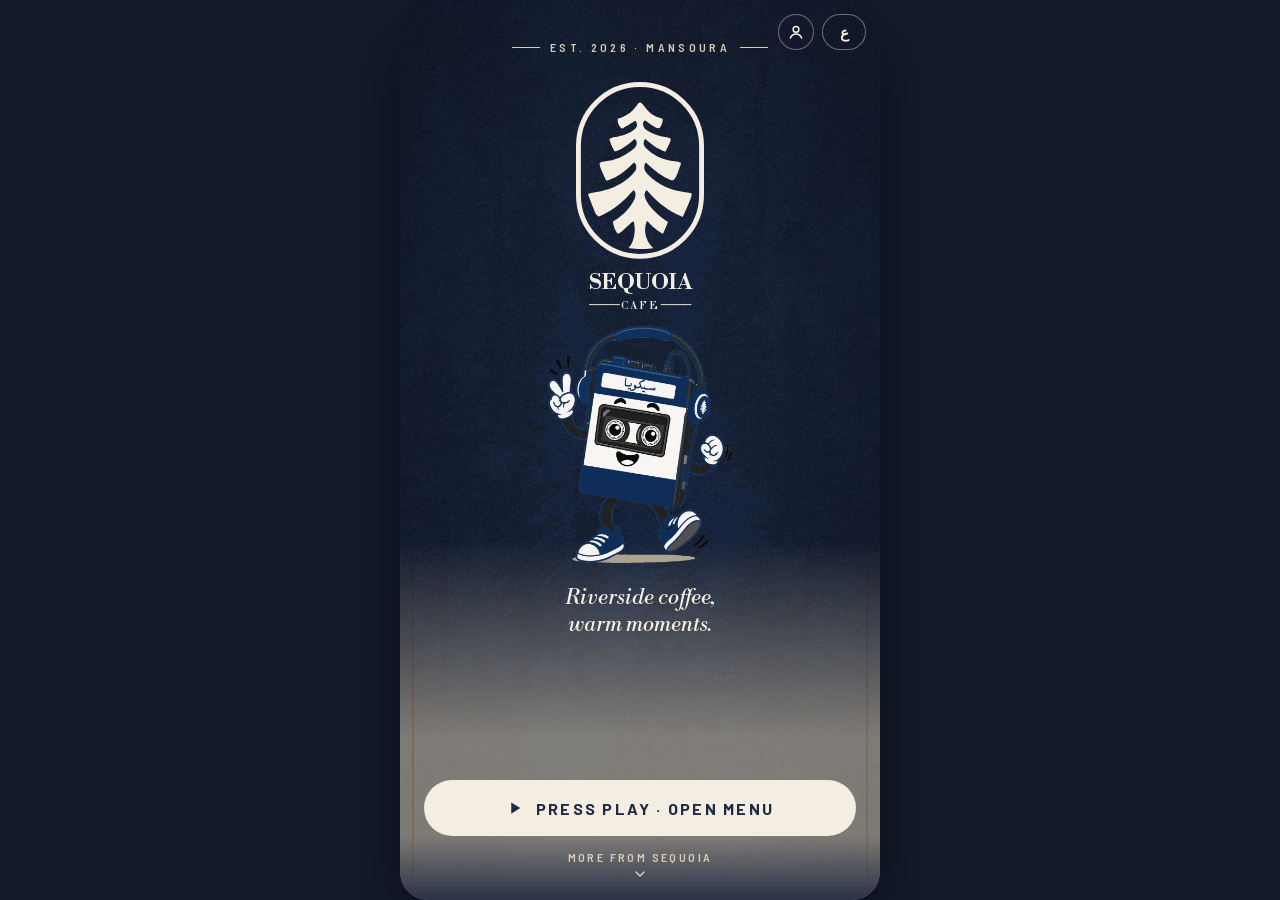
==== index.html @ 1d30621e "Perf: self-host fonts (one origin instead of three) - 36 Google font faces (latin, latin-ext, arabic" ====
<!doctype html>
<html lang="en">
<head>
<meta charset="utf-8">
<meta name="viewport" content="width=device-width, initial-scale=1, viewport-fit=cover">
<meta name="theme-color" content="#1F2A44">
<title>Sequoia Café — Menu</title>
<meta name="description" content="Sequoia Café menu — riverside coffee, warm moments.">
<link rel="icon" type="image/png" href="assets/tree-navy.png">
<link rel="apple-touch-icon" href="assets/tree-navy.png">
<link rel="preload" href="assets/fonts/libre-bodoni-400i-latin.woff2" as="font" type="font/woff2" crossorigin>
<link rel="preload" href="assets/fonts/barlow-semi-condensed-600-latin.woff2" as="font" type="font/woff2" crossorigin>
<link rel="stylesheet" href="assets/fonts.css">
<style>
:root{
  --navy:#1F2A44; --navy-deep:#141B2D; --beige:#DACBB4; --cream:#F4EEE2;
  --ink-2:#3A4560; --ink-3:#4A5470; --tan:#6B5330; --accent:#B8432F; --focus:#E0A458;
  --ease-out:cubic-bezier(0.23,1,0.32,1);
}
*{box-sizing:border-box}
html,body{margin:0;height:100%;background:var(--navy-deep)}
body{font-family:'Barlow',sans-serif;color:var(--cream);-webkit-font-smoothing:antialiased;text-rendering:optimizeLegibility}
button{font:inherit;color:inherit;-webkit-tap-highlight-color:transparent;touch-action:manipulation}
button:focus-visible{outline:2px solid var(--focus);outline-offset:2px}
img{display:block}

.app{position:relative;margin:0 auto;width:100%;max-width:480px;height:100vh;height:100dvh;overflow:hidden;
  background:var(--navy) url(assets/navy-texture-v2.webp) center/cover no-repeat}
@media (min-width:520px){.app{height:min(100dvh,900px);top:max(0px,calc((100dvh - 900px)/2));border-radius:28px;box-shadow:0 30px 80px rgba(0,0,0,.5)}}

.screen{position:absolute;inset:0;display:flex;flex-direction:column;animation:screenIn 280ms var(--ease-out) both}
@keyframes screenIn{from{opacity:0;transform:translateY(8px)}to{opacity:1;transform:none}}
.in{opacity:0;animation:itemIn 320ms var(--ease-out) forwards}
@keyframes itemIn{from{opacity:0;transform:translateY(8px)}to{opacity:1;transform:none}}
.bob{transform-origin:50% 100%;animation:bob 2.6s cubic-bezier(0.45,0,0.55,1) infinite}
@keyframes bob{0%,100%{transform:rotate(-2deg) translateY(0)}50%{transform:rotate(2deg) translateY(-6px)}}
@keyframes fade{from{opacity:0}to{opacity:1}}
@media (prefers-reduced-motion:reduce){.screen,.in{animation:fade 200ms ease forwards}.bob{animation:none}}

.press{transition:transform 160ms var(--ease-out),background-color 180ms ease,border-color 180ms ease,color 180ms ease;cursor:pointer}
.press:active{transform:scale(0.97)}
@media (hover:hover) and (pointer:fine){
  .track:hover{background-color:rgba(31,42,68,.06)}
  .chip:hover{border-color:var(--cream)}
  .ghost:hover{background-color:rgba(244,238,226,.08)}
}
.noscroll{scrollbar-width:none}.noscroll::-webkit-scrollbar{display:none}

.forest{position:absolute;left:0;right:0;bottom:0;pointer-events:none;
  background:url(assets/forest-navy.webp) center bottom/100% auto no-repeat;
  -webkit-mask-image:linear-gradient(to bottom,transparent 0%,#000 55%);mask-image:linear-gradient(to bottom,transparent 0%,#000 55%)}

.caps{font-family:'Barlow Semi Condensed',sans-serif;font-weight:600;text-transform:uppercase}
.serif-i{font-family:'Libre Bodoni',serif;font-style:italic}
.display{font-family:'Abril Fatface',serif;font-weight:400}
.ar{font-family:'IBM Plex Sans Arabic',sans-serif}

/* Cover */
.cover{align-items:center;padding:max(40px,env(safe-area-inset-top)) 24px max(28px,env(safe-area-inset-bottom))}
.est{position:relative;display:flex;align-items:center;gap:10px;font-size:12px;letter-spacing:.28em;color:var(--beige)}
.est i{width:28px;height:1px;background:var(--beige)}
.btn-primary{position:relative;width:100%;height:56px;border:0;border-radius:999px;background:var(--cream);color:var(--navy);
  display:flex;align-items:center;justify-content:center;gap:12px;font-weight:700;font-size:16px;letter-spacing:.14em}

/* Top bars */
.bar{flex:0 0 auto;display:flex;align-items:center;justify-content:space-between;height:60px;padding:max(8px,env(safe-area-inset-top)) 10px 0}
.ghost{height:44px;display:flex;align-items:center;gap:6px;padding:0 14px 0 8px;border:0;border-radius:12px;background:transparent}
.wordmark{display:flex;align-items:center;gap:8px}
.wordmark span{font-family:'Abril Fatface',serif;letter-spacing:.08em;color:var(--cream)}

/* Track list */
.jcard{margin:14px 16px 0;background:var(--cream);color:var(--navy);border-radius:22px;overflow:hidden;display:flex;flex-direction:column;min-height:0}
.jhead{padding:18px 20px 14px;background:var(--navy);border:6px solid var(--cream);border-bottom:0;border-radius:22px 22px 0 0;display:flex;flex-direction:column;gap:10px}
.stripe{height:5px;border-radius:3px}
.tracks{overflow-y:auto;padding:6px 8px 10px;-webkit-overflow-scrolling:touch}
.track{width:100%;min-height:56px;display:flex;align-items:center;gap:14px;padding:8px 12px;border:0;border-bottom:1px dashed rgba(31,42,68,.22);border-radius:12px;background:transparent;text-align:left}
.track:last-child{border-bottom:0}
.track .n{width:26px;font-family:'Barlow Semi Condensed',sans-serif;font-weight:700;font-size:15px;color:var(--tan);font-variant-numeric:tabular-nums}
.track .t{flex:1 1 auto;display:flex;flex-direction:column;gap:1px;min-width:0}
.track .t b{font-weight:600;font-size:18px;line-height:1.2;color:var(--navy)}
.track .t small{font-family:'IBM Plex Sans Arabic',sans-serif;font-size:13px;line-height:1.3;color:var(--ink-3)}
.track .c{font-family:'Barlow Semi Condensed',sans-serif;font-weight:600;font-size:13px;color:var(--ink-3);white-space:nowrap}
.foot{flex:1 1 auto;min-height:130px;position:relative}

/* Section */
.chips{flex:0 0 auto;display:flex;gap:8px;overflow-x:auto;padding:8px 16px 12px}
.chip{flex:0 0 auto;height:44px;padding:0 18px;border-radius:999px;border:1.5px solid rgba(244,238,226,.35);background:transparent;color:var(--cream);font-size:14px;font-weight:600;letter-spacing:.02em;white-space:nowrap}
.chip[aria-current="true"]{background:var(--cream);color:var(--navy);border-color:var(--cream)}
.scroll{flex:1 1 auto;overflow-y:auto;padding:4px 16px 18px;-webkit-overflow-scrolling:touch}
.arch{position:relative;background:var(--beige);color:var(--navy);border-radius:170px 170px 22px 22px;padding:30px 24px 22px;display:flex;flex-direction:column;align-items:center;text-align:center}
.pill{margin-top:12px;display:inline-flex;align-items:center;height:26px;padding:0 12px;border-radius:999px;background:var(--accent);color:var(--cream);font-family:'Barlow Semi Condensed',sans-serif;font-weight:700;font-size:12px;letter-spacing:.2em}
.arch h1{margin:12px 0 0;font-family:'Abril Fatface',serif;font-weight:400;font-size:42px;line-height:1;letter-spacing:.01em}
.rule{margin-top:14px;width:100%;display:flex;align-items:center;gap:10px;font-size:12px;letter-spacing:.2em;color:var(--ink-2)}
.rule i{flex:1 1 auto;height:1px;background:rgba(31,42,68,.35)}
.items{margin-top:14px;background:var(--cream);color:var(--navy);border-radius:22px;padding:6px 20px 10px}
.group{padding:18px 0 6px;font-family:'Barlow Semi Condensed',sans-serif;font-weight:700;font-size:12px;letter-spacing:.22em;color:var(--tan)}
.item{display:flex;align-items:baseline;gap:10px;min-height:48px;padding-top:13px;border-bottom:1px solid rgba(31,42,68,.1)}
.item .nm{font-weight:500;font-size:17px;line-height:1.25}
.item .dots{flex:1 1 auto;min-width:16px;border-bottom:2px dotted rgba(31,42,68,.3);transform:translateY(-4px)}
.item .pr{font-family:'Barlow Semi Condensed',sans-serif;font-weight:700;font-size:19px;font-variant-numeric:tabular-nums}
.egp{margin:14px 0 4px;text-align:center;font-size:11px;letter-spacing:.24em;color:var(--ink-3)}
.nav{margin-top:14px;display:flex;gap:10px}
.nav button{min-width:0;height:56px;border-radius:18px;display:flex;flex-direction:column;justify-content:center;padding:0 16px}
.nav .prev{flex:1 1 0;border:1.5px solid rgba(244,238,226,.4);background:transparent;align-items:flex-start;text-align:left}
.nav .next{flex:1.3 1 0;border:0;background:var(--cream);align-items:flex-end;text-align:right}
.nav small{font-family:'Barlow Semi Condensed',sans-serif;font-size:11px;letter-spacing:.2em}
.nav b{font-size:15px;white-space:nowrap;overflow:hidden;text-overflow:ellipsis;max-width:100%}

/* Thanks */
.thanks{align-items:center;justify-content:center;padding:40px 24px;text-align:center}

/* Ready to order — dock + sheet */
.dock{flex:0 0 auto;position:relative;padding:10px 16px max(12px,env(safe-area-inset-bottom))}
.call{width:100%;height:54px;border:0;border-radius:999px;background:var(--accent);color:var(--cream);display:flex;align-items:center;justify-content:center;gap:10px;font-size:15px;letter-spacing:.16em;box-shadow:0 10px 24px rgba(0,0,0,.28)}
.call.sent{background:rgba(244,238,226,.12);box-shadow:none;border:1.5px solid rgba(244,238,226,.35);letter-spacing:.1em}
.call .dot{width:8px;height:8px;border-radius:50%;background:#7BC48A;animation:pulse 1.6s ease-in-out infinite}
@keyframes pulse{0%,100%{opacity:1}50%{opacity:.35}}
.sheet{position:absolute;inset:0;z-index:20;display:flex;flex-direction:column;justify-content:flex-end}
.sheet[hidden]{display:none}
.scrim{position:absolute;inset:0;background:rgba(10,14,24,.6);animation:fade 220ms ease both}
.panel{position:relative;background:var(--cream);color:var(--navy);border-radius:26px 26px 0 0;padding:10px 22px max(22px,env(safe-area-inset-bottom));display:flex;flex-direction:column;align-items:center;text-align:center;animation:panelIn 320ms var(--ease-out) both}
@keyframes panelIn{from{transform:translateY(100%)}to{transform:none}}
@media (prefers-reduced-motion:reduce){.panel{animation:fade 200ms ease both}}
.grab{width:40px;height:5px;border-radius:3px;background:rgba(31,42,68,.2);margin-bottom:6px}
.x{position:absolute;top:10px;right:10px;width:44px;height:44px;border:0;border-radius:50%;background:transparent;color:var(--ink-3);display:flex;align-items:center;justify-content:center}
.panel h2{margin:12px 0 0;font-family:'Abril Fatface',serif;font-weight:400;font-size:34px;line-height:1.05}
.panel p{margin:8px 0 0;font-size:18px;line-height:1.35;color:var(--ink-2)}
.tlabel{margin-top:22px;font-size:12px;letter-spacing:.24em;color:var(--tan)}
.tinput{margin-top:8px;width:150px;height:84px;border:2px solid rgba(31,42,68,.25);border-radius:20px;background:#fff;color:var(--navy);text-align:center;font-family:'Abril Fatface',serif;font-size:46px;outline:none;transition:border-color 160ms ease}
.tinput:focus{border-color:var(--navy)}
.tinput[aria-invalid="true"]{border-color:var(--accent)}
.msg{min-height:22px;margin-top:10px;font-size:14px;line-height:1.4;color:var(--accent)}
.panel .btn-primary{margin-top:8px;background:var(--navy);color:var(--cream)}
.panel .btn-primary[disabled]{opacity:.55;cursor:default}
.panel .btn-primary[disabled]:active{transform:none}
.sub{margin-top:12px;font-size:13px;letter-spacing:.14em;color:var(--ink-3)}
.linkbtn{margin-top:6px;height:44px;padding:0 16px;border:0;background:transparent;color:var(--navy);font-size:14px;letter-spacing:.14em;text-decoration:underline;text-underline-offset:4px}
/* Service sheet */
.panel{max-height:92%;overflow-y:auto;overscroll-behavior:contain}
.trow{margin-top:16px;display:flex;align-items:center;justify-content:center;gap:14px}
.trow .tlabel{margin:0}
.trow .tinput{margin:0;width:110px;height:64px;font-size:36px}
.tfixed{min-width:72px;height:56px;padding:0 16px;border-radius:16px;background:var(--navy);color:var(--cream);display:inline-flex;align-items:center;justify-content:center;font-family:'Abril Fatface',serif;font-size:32px}
.panel .msg{margin-top:6px}
.olabel{align-self:stretch;margin-top:20px;text-align:left;font-size:12px;letter-spacing:.24em;color:var(--tan)}
.opts{align-self:stretch;margin-top:8px;display:flex;flex-wrap:wrap;gap:8px}
.opt{flex:1 1 0;min-width:96px;height:50px;padding:0 12px;border:1.5px solid rgba(31,42,68,.3);border-radius:14px;background:#fff;color:var(--navy);font-weight:600;font-size:15px;display:flex;align-items:center;justify-content:center;gap:8px;white-space:nowrap}
.opt.done{background:transparent;border-style:dashed;color:var(--ink-3)}
.opt[disabled]:active,.panel .btn-primary[disabled]:active{transform:none}
.fb{margin-top:18px;align-self:stretch;display:flex;flex-direction:column;gap:4px;padding:14px 16px;border-radius:16px;background:var(--beige);color:var(--navy);text-decoration:none;text-align:left}
.fb b{font-size:17px}
.fb span{font-size:14px;line-height:1.35;color:var(--ink-2)}
/* Language */
.lang{position:relative;height:36px;min-width:44px;padding:0 12px;border-radius:999px;border:1.5px solid rgba(244,238,226,.4);background:rgba(20,27,45,.35);color:var(--cream);font-weight:700;font-size:15px;z-index:2}
.lang::before{content:"";position:absolute;inset:-4px}
.is-ar,.is-ar button,.is-ar input{font-family:'IBM Plex Sans Arabic',sans-serif}
.is-ar *{letter-spacing:0!important}
.is-ar .display,.is-ar .serif-i,.is-ar .arch h1,.is-ar .panel h2{font-family:'IBM Plex Sans Arabic',sans-serif;font-style:normal;font-weight:700}
.is-ar .serif-i{font-weight:500}
.is-ar .wm{font-family:'Abril Fatface',serif;font-weight:400}
.is-ar .track,.is-ar .olabel,.is-ar .fb{text-align:start}
.is-ar .pr,.is-ar .n,.is-ar .tinput{font-family:'Barlow Semi Condensed',sans-serif}
.is-ar .tinput{font-family:'Abril Fatface',serif}
.is-ar .x{right:auto;left:10px}
[dir=rtl] .flip{transform:scaleX(-1)}
/* Sequoia Card (account) — uses the same tokens/components as the service sheet */
.acct{position:relative;width:36px;height:36px;padding:0;border-radius:50%;border:1.5px solid rgba(244,238,226,.4);background:rgba(20,27,45,.35);color:var(--cream);display:inline-flex;align-items:center;justify-content:center;flex:0 0 36px;z-index:2}
.acct::before{content:"";position:absolute;inset:-4px}
.lc{font-family:'IBM Plex Sans Arabic',sans-serif}
.lc *{letter-spacing:0!important}
.lc h2{font-family:'IBM Plex Sans Arabic',sans-serif!important;font-weight:700!important;font-size:30px!important}
.lc .x{right:auto;left:10px}
.lc-muted{margin:8px 0 0!important;font-size:16px!important;line-height:1.5;color:var(--ink-3)!important}
.lc-form{align-self:stretch;display:flex;flex-direction:column;align-items:center}
.lc-in{margin-top:8px;width:100%;max-width:300px;height:60px;border:2px solid rgba(31,42,68,.25);border-radius:18px;background:#fff;color:var(--navy);text-align:center;font-family:'Barlow Semi Condensed',sans-serif;font-weight:600;font-size:26px;letter-spacing:.08em!important;outline:none;transition:border-color 160ms ease}
.lc-in:focus{border-color:var(--navy)}
.lc .btn-primary{width:100%;max-width:300px;font-family:'IBM Plex Sans Arabic',sans-serif;letter-spacing:0}
.lc .linkbtn[disabled]{opacity:.55;text-decoration:none}
.lc-entry{margin-top:20px;align-self:stretch;display:flex;align-items:center;gap:14px;padding:14px 16px;border:0;border-radius:18px;background:var(--beige);color:var(--navy);text-align:start}
.lc-entry img{width:30px;height:auto}
.lc-entry-t{flex:1 1 auto;display:flex;flex-direction:column;gap:4px;min-width:0}
.lc-entry-t b{font-size:18px}
.lc-entry-t span{font-size:15px;color:var(--ink-2)}
.lc-bar{align-self:stretch;height:8px;border-radius:4px;background:rgba(31,42,68,.14);overflow:hidden;margin-top:4px}
.lc-bar i{display:block;height:100%;border-radius:4px;background:var(--accent);transition:width 400ms var(--ease-out)}
.lc-stat{margin-top:12px;align-self:stretch;display:flex;justify-content:space-between;align-items:center;padding:12px 16px;border-radius:16px;border:1.5px dashed rgba(31,42,68,.25);font-size:16px}
.lc-stat b{font-family:'Abril Fatface',serif;font-weight:400;font-size:26px}
.lc-back{position:absolute;top:10px;right:10px;height:44px;display:flex;align-items:center;gap:4px;padding:0 10px;border:0;border-radius:12px;background:transparent;color:var(--navy);font-size:15px;font-weight:600}
.lc-grid{margin-top:18px;align-self:stretch;display:grid;grid-template-columns:repeat(3,1fr);gap:10px;margin-bottom:14px}
.lc-slot{aspect-ratio:1;border-radius:18px;border:2px dashed rgba(31,42,68,.3);display:flex;flex-direction:column;align-items:center;justify-content:center;gap:4px;color:rgba(31,42,68,.4);font-family:'Abril Fatface',serif;font-size:26px}
.lc-slot.on{border:0;background:var(--navy);color:var(--cream);animation:itemIn 320ms var(--ease-out) both}
.lc-slot small{font-family:'Barlow Semi Condensed',sans-serif;font-weight:600;font-size:13px;color:var(--beige)}
.lc-left{margin:14px 0 0!important;font-size:18px!important;color:var(--navy)!important}
.lc-left b{font-family:'Abril Fatface',serif;font-weight:400;font-size:26px}
.lc-ready{margin-top:16px;align-self:stretch;display:flex;flex-direction:column;gap:4px;padding:16px;border-radius:18px;background:var(--accent);color:var(--cream)}
.lc-ready b{font-size:20px}
.lc-ready span{font-size:16px}
/* Google review invite: shown once after a bill request (same for every guest) */
:root{--gold:#C8A464;--sage:#8FA68A;--grey:#A9AEB8}
.rv{position:absolute;inset:0;z-index:30;display:flex;align-items:flex-end;justify-content:center}
.rv[hidden]{display:none}
.rv-card{position:relative;width:calc(100% - 32px);max-width:440px;margin:0 16px max(16px,env(safe-area-inset-bottom));padding:28px 22px 14px;border-radius:24px;background:var(--navy);color:var(--cream);border:1px solid rgba(200,164,100,.35);box-shadow:0 18px 48px rgba(10,14,24,.35);text-align:center;animation:rvIn 380ms var(--ease-out) both}
@keyframes rvIn{from{opacity:0;transform:translateY(16px)}to{opacity:1;transform:none}}
@media (prefers-reduced-motion:reduce){.rv-card{animation:fade 200ms ease both}}
.rv-leaf{width:46px;height:46px;margin:0 auto;border-radius:50%;display:grid;place-items:center;background:rgba(143,166,138,.16);color:var(--sage)}
.rv h2{margin:14px 0 0;font-size:25px;line-height:1.3;font-weight:700}
.rv p{margin:10px 0 0;font-size:17px;line-height:1.65;color:rgba(244,238,226,.82)}
.rv-go{margin-top:22px;display:flex;align-items:center;justify-content:center;height:56px;border-radius:999px;background:var(--gold);color:var(--navy-deep);font-size:18px;font-weight:700;text-decoration:none}
.rv-go:focus-visible,.rv-later:focus-visible{outline:2px solid var(--cream);outline-offset:3px}
/* Cover page sections (assets/landing.js): the cover stays the first screen; the page scrolls to journal, clubs, social */
:root{--paper:#EFE6D3;--band:#2B3247}
.cvscroll{display:block;overflow-y:auto;overscroll-behavior:contain;-webkit-overflow-scrolling:touch;scrollbar-width:none}
.cvscroll::-webkit-scrollbar{display:none}
.cvscroll > .cover{position:relative;display:flex;flex-direction:column;min-height:100%;padding-bottom:max(14px,env(safe-area-inset-bottom))}
.cvscroll.cvsolo > .cover{padding-bottom:max(28px,env(safe-area-inset-bottom))}
.cvscroll > .cover > *{z-index:2}
.cvscroll > .cover > .forest{z-index:0}
.cvscroll:not(.cvsolo) > .cover::after{content:"";position:absolute;left:0;right:0;bottom:0;height:64px;z-index:1;pointer-events:none;background:linear-gradient(180deg,rgba(43,50,71,0),var(--band))}
.lmore{position:relative;margin-top:10px;display:flex;flex-direction:column;align-items:center;gap:2px;height:auto;padding:4px 16px;border:0;background:none;color:var(--beige);font-size:12px;letter-spacing:.2em}
.lmore svg{animation:lnudge 2.4s ease-in-out infinite}
@keyframes lnudge{0%,100%{transform:translateY(0)}50%{transform:translateY(4px)}}
.below{position:relative;padding:4px 16px 0;background:linear-gradient(180deg,var(--band) 0,rgba(43,50,71,0) 260px)}
.lsec{padding-top:30px}
.lsh{display:flex;align-items:center;gap:10px;margin:0 4px 14px}
.lsh h2{margin:0;font-size:26px;line-height:1.15;white-space:nowrap}
.is-ar .lsh h2{font-size:23px}
.lsh .rule{flex:1 1 auto;height:1px;background:linear-gradient(90deg,rgba(200,164,100,.65),rgba(200,164,100,0))}
[dir=rtl] .lsh .rule{background:linear-gradient(270deg,rgba(200,164,100,.65),rgba(200,164,100,0))}
.lsh .lbl{font-size:11px;letter-spacing:.24em;color:var(--gold)}
.journal{position:relative;padding:18px;border-radius:22px;color:var(--navy);background:radial-gradient(rgba(107,83,48,.10) 1px,transparent 1.2px) 0 0/7px 7px,var(--paper);box-shadow:inset 0 0 0 1px rgba(107,83,48,.25),0 14px 30px rgba(0,0,0,.25)}
.journal .kicker{display:flex;align-items:center;justify-content:space-between;gap:10px;font-size:10px;letter-spacing:.22em;color:var(--tan);padding-bottom:10px;border-bottom:2px solid var(--navy)}
.journal .kicker b{font-family:'Libre Bodoni',serif;font-style:italic;font-weight:500;font-size:14px;letter-spacing:0;text-transform:none;color:var(--navy)}
.jbody{display:flex;gap:16px;margin-top:16px;align-items:flex-start}
.jinfo{flex:1 1 auto;min-width:0;text-align:start}
.jbadge{display:inline-flex;height:24px;align-items:center;padding:0 10px;border-radius:999px;background:var(--navy);color:var(--gold);font-size:12px;font-weight:600;letter-spacing:.06em}
.jinfo h3{margin:10px 0 0;font-family:'Libre Bodoni',serif;font-weight:700;font-size:23px;line-height:1.2;text-wrap:balance}
.is-ar .jinfo h3{font-family:'IBM Plex Sans Arabic',sans-serif}
.jinfo p{margin:8px 0 0;font-size:15px;line-height:1.55;color:var(--ink-2)}
.jmeta{margin-top:8px;font-size:12px;color:var(--tan)}
.jpaper{flex:0 0 124px;position:relative;transform:rotate(-2.5deg);margin-top:6px}
[dir=rtl] .jpaper{transform:rotate(2.5deg)}
.jpaper .pg,.jpaper.img img{border-radius:3px;box-shadow:0 1px 0 rgba(0,0,0,.08),0 10px 22px rgba(31,42,68,.28)}
.jpaper.img img{width:100%;height:auto;background:#FBF6EA}
.jpaper .pg{aspect-ratio:3/4.1;padding:9px 8px;background:#FBF6EA;color:#1A1A1A;overflow:hidden;direction:rtl;font-family:'IBM Plex Sans Arabic',sans-serif;text-align:right}
.jpaper .mh{font-size:15px;font-weight:700;text-align:center;line-height:1.1;border-bottom:1.5px solid #1A1A1A;padding-bottom:4px}
.jpaper .dl{display:flex;justify-content:space-between;font-size:6px;margin-top:3px;color:#555}
.jpaper .hl{margin-top:6px;font-size:9px;font-weight:700;line-height:1.3}
.jpaper .ph{margin-top:5px;height:46px;border-radius:2px;background:url(assets/tree-cream.webp) center/auto 62% no-repeat,radial-gradient(rgba(244,238,226,.16) 1px,transparent 1.3px) 0 0/4px 4px,#3A4054;filter:grayscale(1) sepia(.3)}
.jpaper .ln{margin-top:6px;height:52px;background:repeating-linear-gradient(180deg,#9A968C 0 1.5px,transparent 1.5px 5px);-webkit-mask:linear-gradient(90deg,#000 0 47%,transparent 47% 53%,#000 53%);mask:linear-gradient(90deg,#000 0 47%,transparent 47% 53%,#000 53%)}
.jpaper .tape{position:absolute;top:-8px;left:50%;z-index:1;width:46px;height:16px;margin-left:-23px;background:rgba(218,203,180,.75);transform:rotate(4deg)}
.jread{margin-top:16px;width:100%;height:50px;border:0;border-radius:999px;background:var(--navy);color:var(--cream);display:flex;align-items:center;justify-content:center;gap:8px;font-size:15px;font-weight:700;letter-spacing:.08em}
.clubs{position:relative;padding:22px 20px 20px;border-radius:22px;background:linear-gradient(160deg,rgba(143,166,138,.22),rgba(143,166,138,.08));box-shadow:inset 0 0 0 1px rgba(143,166,138,.38);overflow:hidden;text-align:start}
.cbadge{position:absolute;top:16px;inset-inline-end:16px;height:26px;display:flex;align-items:center;padding:0 12px;border-radius:999px;background:var(--gold);color:var(--navy-deep);font-size:13px;font-weight:700}
.cicons{display:flex;gap:8px;color:var(--sage)}
.cicons span{width:40px;height:40px;border-radius:50%;display:grid;place-items:center;background:rgba(143,166,138,.16)}
.clubs p{margin:14px 0 0;font-size:17px;line-height:1.6;color:rgba(244,238,226,.86)}
.ccards{display:flex;gap:12px;overflow-x:auto;scroll-snap-type:x mandatory;margin:16px -20px 0;padding:0 20px 4px}
.ccard{flex:0 0 220px;scroll-snap-align:start;border-radius:16px;overflow:hidden;background:var(--cream);color:var(--navy)}
.cimg{height:104px;background:url(assets/tree-cream.webp) center/auto 56% no-repeat,radial-gradient(rgba(244,238,226,.14) 1px,transparent 1.3px) 0 0/5px 5px,var(--navy)}
.cimg img{width:100%;height:100%;object-fit:cover}
.cbd{padding:12px 14px 14px}
.cbd b{font-size:17px}
.cbd p{margin:4px 0 0;font-size:14px;line-height:1.5;color:var(--ink-2)}
.cwhen{display:inline-flex;margin-top:10px;height:26px;align-items:center;padding:0 10px;border-radius:999px;background:rgba(143,166,138,.24);color:#3E5A3A;font-size:12px;font-weight:600}
.lsocial{padding-top:40px;text-align:center}
.lsocial .bye{width:84px;height:auto;margin:0 auto 10px}
.lsocial h2{margin:0;font-size:22px;font-weight:700}
.srow{display:flex;justify-content:center;gap:14px;margin-top:16px}
.srow a{width:54px;height:54px;border-radius:50%;display:grid;place-items:center;color:var(--cream);border:1.5px solid rgba(200,164,100,.55);background:rgba(20,27,45,.35);transition:background-color 180ms ease,color 180ms ease,transform 160ms var(--ease-out)}
.srow a:hover{background:var(--gold);color:var(--navy-deep)}
.srow a:focus-visible,.lmore:focus-visible{outline:2px solid var(--focus);outline-offset:3px}
.lfoot{margin:28px -16px 0;padding:18px 16px max(26px,env(safe-area-inset-bottom));display:flex;flex-direction:column;align-items:center;gap:6px;border-top:1px solid rgba(244,238,226,.10)}
.lfoot img{width:18px;height:auto;opacity:.8}
.lfoot span{font-size:12px;color:var(--grey)}
.reveal{transition:opacity 520ms ease,transform 620ms var(--ease-out)}
.reveal.pre{opacity:0;transform:translateY(14px)}
@media (prefers-reduced-motion:reduce){.reveal.pre{opacity:1;transform:none}.reveal{transition:none}.lmore svg{animation:none}}
.jview{position:fixed;inset:0;z-index:60;display:flex;flex-direction:column;background:var(--navy-deep);color:var(--cream);font-family:'Barlow',sans-serif}
.jview[hidden]{display:none}
.jview.is-ar,.jview.is-ar button{font-family:'IBM Plex Sans Arabic',sans-serif}
.jvbar{display:flex;align-items:center;justify-content:space-between;gap:12px;padding:max(12px,env(safe-area-inset-top)) 14px 10px}
.jvbar b{display:block;font-size:16px}
.jvbar span{font-size:13px;color:var(--grey)}
.jvx,.jvnav button{width:46px;height:46px;border-radius:50%;border:1.5px solid rgba(244,238,226,.3);background:transparent;color:var(--cream);display:grid;place-items:center}
.jvnav button[disabled]{opacity:.3}
.jvpages{flex:1 1 auto;display:flex;overflow-x:auto;scroll-snap-type:x mandatory;scrollbar-width:none}
.jvpages::-webkit-scrollbar{display:none}
.jvp{flex:0 0 100%;scroll-snap-align:center;display:grid;place-items:center;padding:6px 12px;min-height:0}
.jvp img{max-width:100%;max-height:100%;object-fit:contain;border-radius:3px;background:#FBF6EA;box-shadow:0 20px 50px rgba(0,0,0,.5)}
.jvhint{text-align:center;font-size:12px;color:var(--grey);padding:6px 16px 0}
.jvnav{display:flex;align-items:center;justify-content:center;gap:18px;padding:10px 0 max(16px,env(safe-area-inset-bottom))}
.jvdots{display:flex;gap:6px}
.jvdots i{width:6px;height:6px;border-radius:50%;background:rgba(244,238,226,.3)}
.jvdots i.on{background:var(--gold);width:16px;border-radius:3px}
.rv-later{margin-top:6px;width:100%;height:46px;border:0;background:transparent;color:var(--grey);font:inherit;font-size:15px;text-decoration:underline;text-underline-offset:4px;cursor:pointer}
</style>
</head>
<body>
<main class="app" id="app" aria-live="polite"></main>

<noscript><p style="color:#F4EEE2;text-align:center;padding:24px">Please enable JavaScript to view the menu.</p></noscript>

<script src="assets/config.js"></script>
<script src="assets/landing-data.js"></script>
<script src="assets/landing.js"></script>
<script src="assets/orders.js"></script>
<script src="assets/menu.js"></script>
</body>
</html>
---- assets/fonts.css ----
/* Self-hosted Google Fonts (SIL Open Font License 1.1). Generated by a script; files in assets/fonts/. */
@font-face{font-family:'Abril Fatface';font-style:normal;font-weight:400;font-display:swap;src:url(fonts/abril-fatface-400-latin-ext.woff2) format('woff2');unicode-range:U+0100-02BA, U+02BD-02C5, U+02C7-02CC, U+02CE-02D7, U+02DD-02FF, U+0304, U+0308, U+0329, U+1D00-1DBF, U+1E00-1E9F, U+1EF2-1EFF, U+2020, U+20A0-20AB, U+20AD-20C4, U+2113, U+2C60-2C7F, U+A720-A7FF}
@font-face{font-family:'Abril Fatface';font-style:normal;font-weight:400;font-display:swap;src:url(fonts/abril-fatface-400-latin.woff2) format('woff2');unicode-range:U+0000-00FF, U+0131, U+0152-0153, U+02BB-02BC, U+02C6, U+02DA, U+02DC, U+0304, U+0308, U+0329, U+2000-206F, U+20AC, U+2122, U+2191, U+2193, U+2212, U+2215, U+FEFF, U+FFFD}
@font-face{font-family:'Barlow';font-style:normal;font-weight:400;font-display:swap;src:url(fonts/barlow-400-latin-ext.woff2) format('woff2');unicode-range:U+0100-02BA, U+02BD-02C5, U+02C7-02CC, U+02CE-02D7, U+02DD-02FF, U+0304, U+0308, U+0329, U+1D00-1DBF, U+1E00-1E9F, U+1EF2-1EFF, U+2020, U+20A0-20AB, U+20AD-20C4, U+2113, U+2C60-2C7F, U+A720-A7FF}
@font-face{font-family:'Barlow';font-style:normal;font-weight:400;font-display:swap;src:url(fonts/barlow-400-latin.woff2) format('woff2');unicode-range:U+0000-00FF, U+0131, U+0152-0153, U+02BB-02BC, U+02C6, U+02DA, U+02DC, U+0304, U+0308, U+0329, U+2000-206F, U+20AC, U+2122, U+2191, U+2193, U+2212, U+2215, U+FEFF, U+FFFD}
@font-face{font-family:'Barlow';font-style:normal;font-weight:500;font-display:swap;src:url(fonts/barlow-500-latin-ext.woff2) format('woff2');unicode-range:U+0100-02BA, U+02BD-02C5, U+02C7-02CC, U+02CE-02D7, U+02DD-02FF, U+0304, U+0308, U+0329, U+1D00-1DBF, U+1E00-1E9F, U+1EF2-1EFF, U+2020, U+20A0-20AB, U+20AD-20C4, U+2113, U+2C60-2C7F, U+A720-A7FF}
@font-face{font-family:'Barlow';font-style:normal;font-weight:500;font-display:swap;src:url(fonts/barlow-500-latin.woff2) format('woff2');unicode-range:U+0000-00FF, U+0131, U+0152-0153, U+02BB-02BC, U+02C6, U+02DA, U+02DC, U+0304, U+0308, U+0329, U+2000-206F, U+20AC, U+2122, U+2191, U+2193, U+2212, U+2215, U+FEFF, U+FFFD}
@font-face{font-family:'Barlow';font-style:normal;font-weight:600;font-display:swap;src:url(fonts/barlow-600-latin-ext.woff2) format('woff2');unicode-range:U+0100-02BA, U+02BD-02C5, U+02C7-02CC, U+02CE-02D7, U+02DD-02FF, U+0304, U+0308, U+0329, U+1D00-1DBF, U+1E00-1E9F, U+1EF2-1EFF, U+2020, U+20A0-20AB, U+20AD-20C4, U+2113, U+2C60-2C7F, U+A720-A7FF}
@font-face{font-family:'Barlow';font-style:normal;font-weight:600;font-display:swap;src:url(fonts/barlow-600-latin.woff2) format('woff2');unicode-range:U+0000-00FF, U+0131, U+0152-0153, U+02BB-02BC, U+02C6, U+02DA, U+02DC, U+0304, U+0308, U+0329, U+2000-206F, U+20AC, U+2122, U+2191, U+2193, U+2212, U+2215, U+FEFF, U+FFFD}
@font-face{font-family:'Barlow';font-style:normal;font-weight:700;font-display:swap;src:url(fonts/barlow-700-latin-ext.woff2) format('woff2');unicode-range:U+0100-02BA, U+02BD-02C5, U+02C7-02CC, U+02CE-02D7, U+02DD-02FF, U+0304, U+0308, U+0329, U+1D00-1DBF, U+1E00-1E9F, U+1EF2-1EFF, U+2020, U+20A0-20AB, U+20AD-20C4, U+2113, U+2C60-2C7F, U+A720-A7FF}
@font-face{font-family:'Barlow';font-style:normal;font-weight:700;font-display:swap;src:url(fonts/barlow-700-latin.woff2) format('woff2');unicode-range:U+0000-00FF, U+0131, U+0152-0153, U+02BB-02BC, U+02C6, U+02DA, U+02DC, U+0304, U+0308, U+0329, U+2000-206F, U+20AC, U+2122, U+2191, U+2193, U+2212, U+2215, U+FEFF, U+FFFD}
@font-face{font-family:'Barlow Semi Condensed';font-style:normal;font-weight:500;font-display:swap;src:url(fonts/barlow-semi-condensed-500-latin-ext.woff2) format('woff2');unicode-range:U+0100-02BA, U+02BD-02C5, U+02C7-02CC, U+02CE-02D7, U+02DD-02FF, U+0304, U+0308, U+0329, U+1D00-1DBF, U+1E00-1E9F, U+1EF2-1EFF, U+2020, U+20A0-20AB, U+20AD-20C4, U+2113, U+2C60-2C7F, U+A720-A7FF}
@font-face{font-family:'Barlow Semi Condensed';font-style:normal;font-weight:500;font-display:swap;src:url(fonts/barlow-semi-condensed-500-latin.woff2) format('woff2');unicode-range:U+0000-00FF, U+0131, U+0152-0153, U+02BB-02BC, U+02C6, U+02DA, U+02DC, U+0304, U+0308, U+0329, U+2000-206F, U+20AC, U+2122, U+2191, U+2193, U+2212, U+2215, U+FEFF, U+FFFD}
@font-face{font-family:'Barlow Semi Condensed';font-style:normal;font-weight:600;font-display:swap;src:url(fonts/barlow-semi-condensed-600-latin-ext.woff2) format('woff2');unicode-range:U+0100-02BA, U+02BD-02C5, U+02C7-02CC, U+02CE-02D7, U+02DD-02FF, U+0304, U+0308, U+0329, U+1D00-1DBF, U+1E00-1E9F, U+1EF2-1EFF, U+2020, U+20A0-20AB, U+20AD-20C4, U+2113, U+2C60-2C7F, U+A720-A7FF}
@font-face{font-family:'Barlow Semi Condensed';font-style:normal;font-weight:600;font-display:swap;src:url(fonts/barlow-semi-condensed-600-latin.woff2) format('woff2');unicode-range:U+0000-00FF, U+0131, U+0152-0153, U+02BB-02BC, U+02C6, U+02DA, U+02DC, U+0304, U+0308, U+0329, U+2000-206F, U+20AC, U+2122, U+2191, U+2193, U+2212, U+2215, U+FEFF, U+FFFD}
@font-face{font-family:'Barlow Semi Condensed';font-style:normal;font-weight:700;font-display:swap;src:url(fonts/barlow-semi-condensed-700-latin-ext.woff2) format('woff2');unicode-range:U+0100-02BA, U+02BD-02C5, U+02C7-02CC, U+02CE-02D7, U+02DD-02FF, U+0304, U+0308, U+0329, U+1D00-1DBF, U+1E00-1E9F, U+1EF2-1EFF, U+2020, U+20A0-20AB, U+20AD-20C4, U+2113, U+2C60-2C7F, U+A720-A7FF}
@font-face{font-family:'Barlow Semi Condensed';font-style:normal;font-weight:700;font-display:swap;src:url(fonts/barlow-semi-condensed-700-latin.woff2) format('woff2');unicode-range:U+0000-00FF, U+0131, U+0152-0153, U+02BB-02BC, U+02C6, U+02DA, U+02DC, U+0304, U+0308, U+0329, U+2000-206F, U+20AC, U+2122, U+2191, U+2193, U+2212, U+2215, U+FEFF, U+FFFD}
@font-face{font-family:'IBM Plex Sans Arabic';font-style:normal;font-weight:400;font-display:swap;src:url(fonts/ibm-plex-sans-arabic-400-arabic.woff2) format('woff2');unicode-range:U+0600-06FF, U+0750-077F, U+0870-0891, U+0897-08E1, U+08E3-08FF, U+200C-200E, U+2010-2011, U+204F, U+2E41, U+FB50-FDFF, U+FE70-FE74, U+FE76-FEFC, U+102E0-102FB, U+10E60-10E7E, U+10EC2-10EC7, U+10EC9-10EEE, U+10EF0-10EFF, U+1EE00-1EE03, U+1EE05-1EE1F, U+1EE21-1EE22, U+1EE24, U+1EE27, U+1EE29-1EE32, U+1EE34-1EE37, U+1EE39, U+1EE3B, U+1EE42, U+1EE47, U+1EE49, U+1EE4B, U+1EE4D-1EE4F, U+1EE51-1EE52, U+1EE54, U+1EE57, U+1EE59, U+1EE5B, U+1EE5D, U+1EE5F, U+1EE61-1EE62, U+1EE64, U+1EE67-1EE6A, U+1EE6C-1EE72, U+1EE74-1EE77, U+1EE79-1EE7C, U+1EE7E, U+1EE80-1EE89, U+1EE8B-1EE9B, U+1EEA1-1EEA3, U+1EEA5-1EEA9, U+1EEAB-1EEBB, U+1EEF0-1EEF1}
@font-face{font-family:'IBM Plex Sans Arabic';font-style:normal;font-weight:400;font-display:swap;src:url(fonts/ibm-plex-sans-arabic-400-latin-ext.woff2) format('woff2');unicode-range:U+0100-02BA, U+02BD-02C5, U+02C7-02CC, U+02CE-02D7, U+02DD-02FF, U+0304, U+0308, U+0329, U+1D00-1DBF, U+1E00-1E9F, U+1EF2-1EFF, U+2020, U+20A0-20AB, U+20AD-20C4, U+2113, U+2C60-2C7F, U+A720-A7FF}
@font-face{font-family:'IBM Plex Sans Arabic';font-style:normal;font-weight:400;font-display:swap;src:url(fonts/ibm-plex-sans-arabic-400-latin.woff2) format('woff2');unicode-range:U+0000-00FF, U+0131, U+0152-0153, U+02BB-02BC, U+02C6, U+02DA, U+02DC, U+0304, U+0308, U+0329, U+2000-206F, U+20AC, U+2122, U+2191, U+2193, U+2212, U+2215, U+FEFF, U+FFFD}
@font-face{font-family:'IBM Plex Sans Arabic';font-style:normal;font-weight:500;font-display:swap;src:url(fonts/ibm-plex-sans-arabic-500-arabic.woff2) format('woff2');unicode-range:U+0600-06FF, U+0750-077F, U+0870-0891, U+0897-08E1, U+08E3-08FF, U+200C-200E, U+2010-2011, U+204F, U+2E41, U+FB50-FDFF, U+FE70-FE74, U+FE76-FEFC, U+102E0-102FB, U+10E60-10E7E, U+10EC2-10EC7, U+10EC9-10EEE, U+10EF0-10EFF, U+1EE00-1EE03, U+1EE05-1EE1F, U+1EE21-1EE22, U+1EE24, U+1EE27, U+1EE29-1EE32, U+1EE34-1EE37, U+1EE39, U+1EE3B, U+1EE42, U+1EE47, U+1EE49, U+1EE4B, U+1EE4D-1EE4F, U+1EE51-1EE52, U+1EE54, U+1EE57, U+1EE59, U+1EE5B, U+1EE5D, U+1EE5F, U+1EE61-1EE62, U+1EE64, U+1EE67-1EE6A, U+1EE6C-1EE72, U+1EE74-1EE77, U+1EE79-1EE7C, U+1EE7E, U+1EE80-1EE89, U+1EE8B-1EE9B, U+1EEA1-1EEA3, U+1EEA5-1EEA9, U+1EEAB-1EEBB, U+1EEF0-1EEF1}
@font-face{font-family:'IBM Plex Sans Arabic';font-style:normal;font-weight:500;font-display:swap;src:url(fonts/ibm-plex-sans-arabic-500-latin-ext.woff2) format('woff2');unicode-range:U+0100-02BA, U+02BD-02C5, U+02C7-02CC, U+02CE-02D7, U+02DD-02FF, U+0304, U+0308, U+0329, U+1D00-1DBF, U+1E00-1E9F, U+1EF2-1EFF, U+2020, U+20A0-20AB, U+20AD-20C4, U+2113, U+2C60-2C7F, U+A720-A7FF}
@font-face{font-family:'IBM Plex Sans Arabic';font-style:normal;font-weight:500;font-display:swap;src:url(fonts/ibm-plex-sans-arabic-500-latin.woff2) format('woff2');unicode-range:U+0000-00FF, U+0131, U+0152-0153, U+02BB-02BC, U+02C6, U+02DA, U+02DC, U+0304, U+0308, U+0329, U+2000-206F, U+20AC, U+2122, U+2191, U+2193, U+2212, U+2215, U+FEFF, U+FFFD}
@font-face{font-family:'IBM Plex Sans Arabic';font-style:normal;font-weight:600;font-display:swap;src:url(fonts/ibm-plex-sans-arabic-600-arabic.woff2) format('woff2');unicode-range:U+0600-06FF, U+0750-077F, U+0870-0891, U+0897-08E1, U+08E3-08FF, U+200C-200E, U+2010-2011, U+204F, U+2E41, U+FB50-FDFF, U+FE70-FE74, U+FE76-FEFC, U+102E0-102FB, U+10E60-10E7E, U+10EC2-10EC7, U+10EC9-10EEE, U+10EF0-10EFF, U+1EE00-1EE03, U+1EE05-1EE1F, U+1EE21-1EE22, U+1EE24, U+1EE27, U+1EE29-1EE32, U+1EE34-1EE37, U+1EE39, U+1EE3B, U+1EE42, U+1EE47, U+1EE49, U+1EE4B, U+1EE4D-1EE4F, U+1EE51-1EE52, U+1EE54, U+1EE57, U+1EE59, U+1EE5B, U+1EE5D, U+1EE5F, U+1EE61-1EE62, U+1EE64, U+1EE67-1EE6A, U+1EE6C-1EE72, U+1EE74-1EE77, U+1EE79-1EE7C, U+1EE7E, U+1EE80-1EE89, U+1EE8B-1EE9B, U+1EEA1-1EEA3, U+1EEA5-1EEA9, U+1EEAB-1EEBB, U+1EEF0-1EEF1}
@font-face{font-family:'IBM Plex Sans Arabic';font-style:normal;font-weight:600;font-display:swap;src:url(fonts/ibm-plex-sans-arabic-600-latin-ext.woff2) format('woff2');unicode-range:U+0100-02BA, U+02BD-02C5, U+02C7-02CC, U+02CE-02D7, U+02DD-02FF, U+0304, U+0308, U+0329, U+1D00-1DBF, U+1E00-1E9F, U+1EF2-1EFF, U+2020, U+20A0-20AB, U+20AD-20C4, U+2113, U+2C60-2C7F, U+A720-A7FF}
@font-face{font-family:'IBM Plex Sans Arabic';font-style:normal;font-weight:600;font-display:swap;src:url(fonts/ibm-plex-sans-arabic-600-latin.woff2) format('woff2');unicode-range:U+0000-00FF, U+0131, U+0152-0153, U+02BB-02BC, U+02C6, U+02DA, U+02DC, U+0304, U+0308, U+0329, U+2000-206F, U+20AC, U+2122, U+2191, U+2193, U+2212, U+2215, U+FEFF, U+FFFD}
@font-face{font-family:'IBM Plex Sans Arabic';font-style:normal;font-weight:700;font-display:swap;src:url(fonts/ibm-plex-sans-arabic-700-arabic.woff2) format('woff2');unicode-range:U+0600-06FF, U+0750-077F, U+0870-0891, U+0897-08E1, U+08E3-08FF, U+200C-200E, U+2010-2011, U+204F, U+2E41, U+FB50-FDFF, U+FE70-FE74, U+FE76-FEFC, U+102E0-102FB, U+10E60-10E7E, U+10EC2-10EC7, U+10EC9-10EEE, U+10EF0-10EFF, U+1EE00-1EE03, U+1EE05-1EE1F, U+1EE21-1EE22, U+1EE24, U+1EE27, U+1EE29-1EE32, U+1EE34-1EE37, U+1EE39, U+1EE3B, U+1EE42, U+1EE47, U+1EE49, U+1EE4B, U+1EE4D-1EE4F, U+1EE51-1EE52, U+1EE54, U+1EE57, U+1EE59, U+1EE5B, U+1EE5D, U+1EE5F, U+1EE61-1EE62, U+1EE64, U+1EE67-1EE6A, U+1EE6C-1EE72, U+1EE74-1EE77, U+1EE79-1EE7C, U+1EE7E, U+1EE80-1EE89, U+1EE8B-1EE9B, U+1EEA1-1EEA3, U+1EEA5-1EEA9, U+1EEAB-1EEBB, U+1EEF0-1EEF1}
@font-face{font-family:'IBM Plex Sans Arabic';font-style:normal;font-weight:700;font-display:swap;src:url(fonts/ibm-plex-sans-arabic-700-latin-ext.woff2) format('woff2');unicode-range:U+0100-02BA, U+02BD-02C5, U+02C7-02CC, U+02CE-02D7, U+02DD-02FF, U+0304, U+0308, U+0329, U+1D00-1DBF, U+1E00-1E9F, U+1EF2-1EFF, U+2020, U+20A0-20AB, U+20AD-20C4, U+2113, U+2C60-2C7F, U+A720-A7FF}
@font-face{font-family:'IBM Plex Sans Arabic';font-style:normal;font-weight:700;font-display:swap;src:url(fonts/ibm-plex-sans-arabic-700-latin.woff2) format('woff2');unicode-range:U+0000-00FF, U+0131, U+0152-0153, U+02BB-02BC, U+02C6, U+02DA, U+02DC, U+0304, U+0308, U+0329, U+2000-206F, U+20AC, U+2122, U+2191, U+2193, U+2212, U+2215, U+FEFF, U+FFFD}
@font-face{font-family:'Libre Bodoni';font-style:italic;font-weight:400;font-display:swap;src:url(fonts/libre-bodoni-400i-latin-ext.woff2) format('woff2');unicode-range:U+0100-02BA, U+02BD-02C5, U+02C7-02CC, U+02CE-02D7, U+02DD-02FF, U+0304, U+0308, U+0329, U+1D00-1DBF, U+1E00-1E9F, U+1EF2-1EFF, U+2020, U+20A0-20AB, U+20AD-20C4, U+2113, U+2C60-2C7F, U+A720-A7FF}
@font-face{font-family:'Libre Bodoni';font-style:italic;font-weight:400;font-display:swap;src:url(fonts/libre-bodoni-400i-latin.woff2) format('woff2');unicode-range:U+0000-00FF, U+0131, U+0152-0153, U+02BB-02BC, U+02C6, U+02DA, U+02DC, U+0304, U+0308, U+0329, U+2000-206F, U+20AC, U+2122, U+2191, U+2193, U+2212, U+2215, U+FEFF, U+FFFD}
@font-face{font-family:'Libre Bodoni';font-style:italic;font-weight:500;font-display:swap;src:url(fonts/libre-bodoni-500i-latin-ext.woff2) format('woff2');unicode-range:U+0100-02BA, U+02BD-02C5, U+02C7-02CC, U+02CE-02D7, U+02DD-02FF, U+0304, U+0308, U+0329, U+1D00-1DBF, U+1E00-1E9F, U+1EF2-1EFF, U+2020, U+20A0-20AB, U+20AD-20C4, U+2113, U+2C60-2C7F, U+A720-A7FF}
@font-face{font-family:'Libre Bodoni';font-style:italic;font-weight:500;font-display:swap;src:url(fonts/libre-bodoni-500i-latin.woff2) format('woff2');unicode-range:U+0000-00FF, U+0131, U+0152-0153, U+02BB-02BC, U+02C6, U+02DA, U+02DC, U+0304, U+0308, U+0329, U+2000-206F, U+20AC, U+2122, U+2191, U+2193, U+2212, U+2215, U+FEFF, U+FFFD}
@font-face{font-family:'Libre Bodoni';font-style:normal;font-weight:400;font-display:swap;src:url(fonts/libre-bodoni-400-latin-ext.woff2) format('woff2');unicode-range:U+0100-02BA, U+02BD-02C5, U+02C7-02CC, U+02CE-02D7, U+02DD-02FF, U+0304, U+0308, U+0329, U+1D00-1DBF, U+1E00-1E9F, U+1EF2-1EFF, U+2020, U+20A0-20AB, U+20AD-20C4, U+2113, U+2C60-2C7F, U+A720-A7FF}
@font-face{font-family:'Libre Bodoni';font-style:normal;font-weight:400;font-display:swap;src:url(fonts/libre-bodoni-400-latin.woff2) format('woff2');unicode-range:U+0000-00FF, U+0131, U+0152-0153, U+02BB-02BC, U+02C6, U+02DA, U+02DC, U+0304, U+0308, U+0329, U+2000-206F, U+20AC, U+2122, U+2191, U+2193, U+2212, U+2215, U+FEFF, U+FFFD}
@font-face{font-family:'Libre Bodoni';font-style:normal;font-weight:700;font-display:swap;src:url(fonts/libre-bodoni-700-latin-ext.woff2) format('woff2');unicode-range:U+0100-02BA, U+02BD-02C5, U+02C7-02CC, U+02CE-02D7, U+02DD-02FF, U+0304, U+0308, U+0329, U+1D00-1DBF, U+1E00-1E9F, U+1EF2-1EFF, U+2020, U+20A0-20AB, U+20AD-20C4, U+2113, U+2C60-2C7F, U+A720-A7FF}
@font-face{font-family:'Libre Bodoni';font-style:normal;font-weight:700;font-display:swap;src:url(fonts/libre-bodoni-700-latin.woff2) format('woff2');unicode-range:U+0000-00FF, U+0131, U+0152-0153, U+02BB-02BC, U+02C6, U+02DA, U+02DC, U+0304, U+0308, U+0329, U+2000-206F, U+20AC, U+2122, U+2191, U+2193, U+2212, U+2215, U+FEFF, U+FFFD}
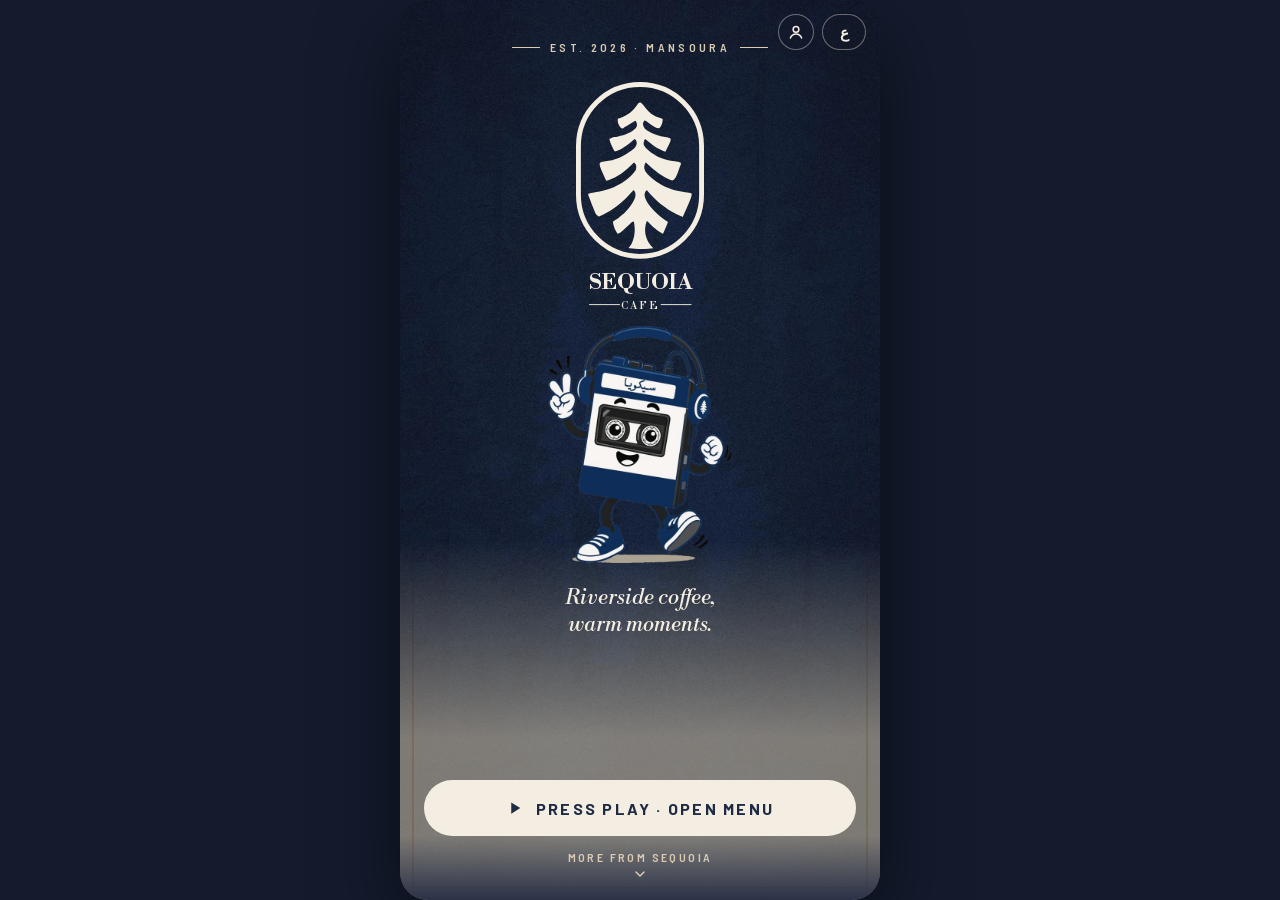
==== commit c2e9de85: "Perf: one file per variable font, smaller mascots, offline service worker - Fonts: Libre Bodoni is a" ====
--- a/index.html
+++ b/index.html
@@ -8,7 +8,7 @@
 <meta name="description" content="Sequoia Café menu — riverside coffee, warm moments.">
 <link rel="icon" type="image/png" href="assets/tree-navy.png">
 <link rel="apple-touch-icon" href="assets/tree-navy.png">
-<link rel="preload" href="assets/fonts/libre-bodoni-400i-latin.woff2" as="font" type="font/woff2" crossorigin>
+<link rel="preload" href="assets/fonts/libre-bodoni-400-500i-latin.woff2" as="font" type="font/woff2" crossorigin>
 <link rel="preload" href="assets/fonts/barlow-semi-condensed-600-latin.woff2" as="font" type="font/woff2" crossorigin>
 <link rel="stylesheet" href="assets/fonts.css">
 <style>
@@ -305,5 +305,6 @@
 <script src="assets/landing.js"></script>
 <script src="assets/orders.js"></script>
 <script src="assets/menu.js"></script>
+<script src="assets/sw-register.js"></script>
 </body>
 </html>
--- a/assets/fonts.css
+++ b/assets/fonts.css
@@ -27,11 +27,7 @@
 @font-face{font-family:'IBM Plex Sans Arabic';font-style:normal;font-weight:700;font-display:swap;src:url(fonts/ibm-plex-sans-arabic-700-arabic.woff2) format('woff2');unicode-range:U+0600-06FF, U+0750-077F, U+0870-0891, U+0897-08E1, U+08E3-08FF, U+200C-200E, U+2010-2011, U+204F, U+2E41, U+FB50-FDFF, U+FE70-FE74, U+FE76-FEFC, U+102E0-102FB, U+10E60-10E7E, U+10EC2-10EC7, U+10EC9-10EEE, U+10EF0-10EFF, U+1EE00-1EE03, U+1EE05-1EE1F, U+1EE21-1EE22, U+1EE24, U+1EE27, U+1EE29-1EE32, U+1EE34-1EE37, U+1EE39, U+1EE3B, U+1EE42, U+1EE47, U+1EE49, U+1EE4B, U+1EE4D-1EE4F, U+1EE51-1EE52, U+1EE54, U+1EE57, U+1EE59, U+1EE5B, U+1EE5D, U+1EE5F, U+1EE61-1EE62, U+1EE64, U+1EE67-1EE6A, U+1EE6C-1EE72, U+1EE74-1EE77, U+1EE79-1EE7C, U+1EE7E, U+1EE80-1EE89, U+1EE8B-1EE9B, U+1EEA1-1EEA3, U+1EEA5-1EEA9, U+1EEAB-1EEBB, U+1EEF0-1EEF1}
 @font-face{font-family:'IBM Plex Sans Arabic';font-style:normal;font-weight:700;font-display:swap;src:url(fonts/ibm-plex-sans-arabic-700-latin-ext.woff2) format('woff2');unicode-range:U+0100-02BA, U+02BD-02C5, U+02C7-02CC, U+02CE-02D7, U+02DD-02FF, U+0304, U+0308, U+0329, U+1D00-1DBF, U+1E00-1E9F, U+1EF2-1EFF, U+2020, U+20A0-20AB, U+20AD-20C4, U+2113, U+2C60-2C7F, U+A720-A7FF}
 @font-face{font-family:'IBM Plex Sans Arabic';font-style:normal;font-weight:700;font-display:swap;src:url(fonts/ibm-plex-sans-arabic-700-latin.woff2) format('woff2');unicode-range:U+0000-00FF, U+0131, U+0152-0153, U+02BB-02BC, U+02C6, U+02DA, U+02DC, U+0304, U+0308, U+0329, U+2000-206F, U+20AC, U+2122, U+2191, U+2193, U+2212, U+2215, U+FEFF, U+FFFD}
-@font-face{font-family:'Libre Bodoni';font-style:italic;font-weight:400;font-display:swap;src:url(fonts/libre-bodoni-400i-latin-ext.woff2) format('woff2');unicode-range:U+0100-02BA, U+02BD-02C5, U+02C7-02CC, U+02CE-02D7, U+02DD-02FF, U+0304, U+0308, U+0329, U+1D00-1DBF, U+1E00-1E9F, U+1EF2-1EFF, U+2020, U+20A0-20AB, U+20AD-20C4, U+2113, U+2C60-2C7F, U+A720-A7FF}
-@font-face{font-family:'Libre Bodoni';font-style:italic;font-weight:400;font-display:swap;src:url(fonts/libre-bodoni-400i-latin.woff2) format('woff2');unicode-range:U+0000-00FF, U+0131, U+0152-0153, U+02BB-02BC, U+02C6, U+02DA, U+02DC, U+0304, U+0308, U+0329, U+2000-206F, U+20AC, U+2122, U+2191, U+2193, U+2212, U+2215, U+FEFF, U+FFFD}
-@font-face{font-family:'Libre Bodoni';font-style:italic;font-weight:500;font-display:swap;src:url(fonts/libre-bodoni-500i-latin-ext.woff2) format('woff2');unicode-range:U+0100-02BA, U+02BD-02C5, U+02C7-02CC, U+02CE-02D7, U+02DD-02FF, U+0304, U+0308, U+0329, U+1D00-1DBF, U+1E00-1E9F, U+1EF2-1EFF, U+2020, U+20A0-20AB, U+20AD-20C4, U+2113, U+2C60-2C7F, U+A720-A7FF}
-@font-face{font-family:'Libre Bodoni';font-style:italic;font-weight:500;font-display:swap;src:url(fonts/libre-bodoni-500i-latin.woff2) format('woff2');unicode-range:U+0000-00FF, U+0131, U+0152-0153, U+02BB-02BC, U+02C6, U+02DA, U+02DC, U+0304, U+0308, U+0329, U+2000-206F, U+20AC, U+2122, U+2191, U+2193, U+2212, U+2215, U+FEFF, U+FFFD}
-@font-face{font-family:'Libre Bodoni';font-style:normal;font-weight:400;font-display:swap;src:url(fonts/libre-bodoni-400-latin-ext.woff2) format('woff2');unicode-range:U+0100-02BA, U+02BD-02C5, U+02C7-02CC, U+02CE-02D7, U+02DD-02FF, U+0304, U+0308, U+0329, U+1D00-1DBF, U+1E00-1E9F, U+1EF2-1EFF, U+2020, U+20A0-20AB, U+20AD-20C4, U+2113, U+2C60-2C7F, U+A720-A7FF}
-@font-face{font-family:'Libre Bodoni';font-style:normal;font-weight:400;font-display:swap;src:url(fonts/libre-bodoni-400-latin.woff2) format('woff2');unicode-range:U+0000-00FF, U+0131, U+0152-0153, U+02BB-02BC, U+02C6, U+02DA, U+02DC, U+0304, U+0308, U+0329, U+2000-206F, U+20AC, U+2122, U+2191, U+2193, U+2212, U+2215, U+FEFF, U+FFFD}
-@font-face{font-family:'Libre Bodoni';font-style:normal;font-weight:700;font-display:swap;src:url(fonts/libre-bodoni-700-latin-ext.woff2) format('woff2');unicode-range:U+0100-02BA, U+02BD-02C5, U+02C7-02CC, U+02CE-02D7, U+02DD-02FF, U+0304, U+0308, U+0329, U+1D00-1DBF, U+1E00-1E9F, U+1EF2-1EFF, U+2020, U+20A0-20AB, U+20AD-20C4, U+2113, U+2C60-2C7F, U+A720-A7FF}
-@font-face{font-family:'Libre Bodoni';font-style:normal;font-weight:700;font-display:swap;src:url(fonts/libre-bodoni-700-latin.woff2) format('woff2');unicode-range:U+0000-00FF, U+0131, U+0152-0153, U+02BB-02BC, U+02C6, U+02DA, U+02DC, U+0304, U+0308, U+0329, U+2000-206F, U+20AC, U+2122, U+2191, U+2193, U+2212, U+2215, U+FEFF, U+FFFD}
+@font-face{font-family:'Libre Bodoni';font-style:italic;font-weight:400 500;font-display:swap;src:url(fonts/libre-bodoni-400-500i-latin-ext.woff2) format('woff2');unicode-range:U+0100-02BA, U+02BD-02C5, U+02C7-02CC, U+02CE-02D7, U+02DD-02FF, U+0304, U+0308, U+0329, U+1D00-1DBF, U+1E00-1E9F, U+1EF2-1EFF, U+2020, U+20A0-20AB, U+20AD-20C4, U+2113, U+2C60-2C7F, U+A720-A7FF}
+@font-face{font-family:'Libre Bodoni';font-style:italic;font-weight:400 500;font-display:swap;src:url(fonts/libre-bodoni-400-500i-latin.woff2) format('woff2');unicode-range:U+0000-00FF, U+0131, U+0152-0153, U+02BB-02BC, U+02C6, U+02DA, U+02DC, U+0304, U+0308, U+0329, U+2000-206F, U+20AC, U+2122, U+2191, U+2193, U+2212, U+2215, U+FEFF, U+FFFD}
+@font-face{font-family:'Libre Bodoni';font-style:normal;font-weight:400 700;font-display:swap;src:url(fonts/libre-bodoni-400-700-latin-ext.woff2) format('woff2');unicode-range:U+0100-02BA, U+02BD-02C5, U+02C7-02CC, U+02CE-02D7, U+02DD-02FF, U+0304, U+0308, U+0329, U+1D00-1DBF, U+1E00-1E9F, U+1EF2-1EFF, U+2020, U+20A0-20AB, U+20AD-20C4, U+2113, U+2C60-2C7F, U+A720-A7FF}
+@font-face{font-family:'Libre Bodoni';font-style:normal;font-weight:400 700;font-display:swap;src:url(fonts/libre-bodoni-400-700-latin.woff2) format('woff2');unicode-range:U+0000-00FF, U+0131, U+0152-0153, U+02BB-02BC, U+02C6, U+02DA, U+02DC, U+0304, U+0308, U+0329, U+2000-206F, U+20AC, U+2122, U+2191, U+2193, U+2212, U+2215, U+FEFF, U+FFFD}
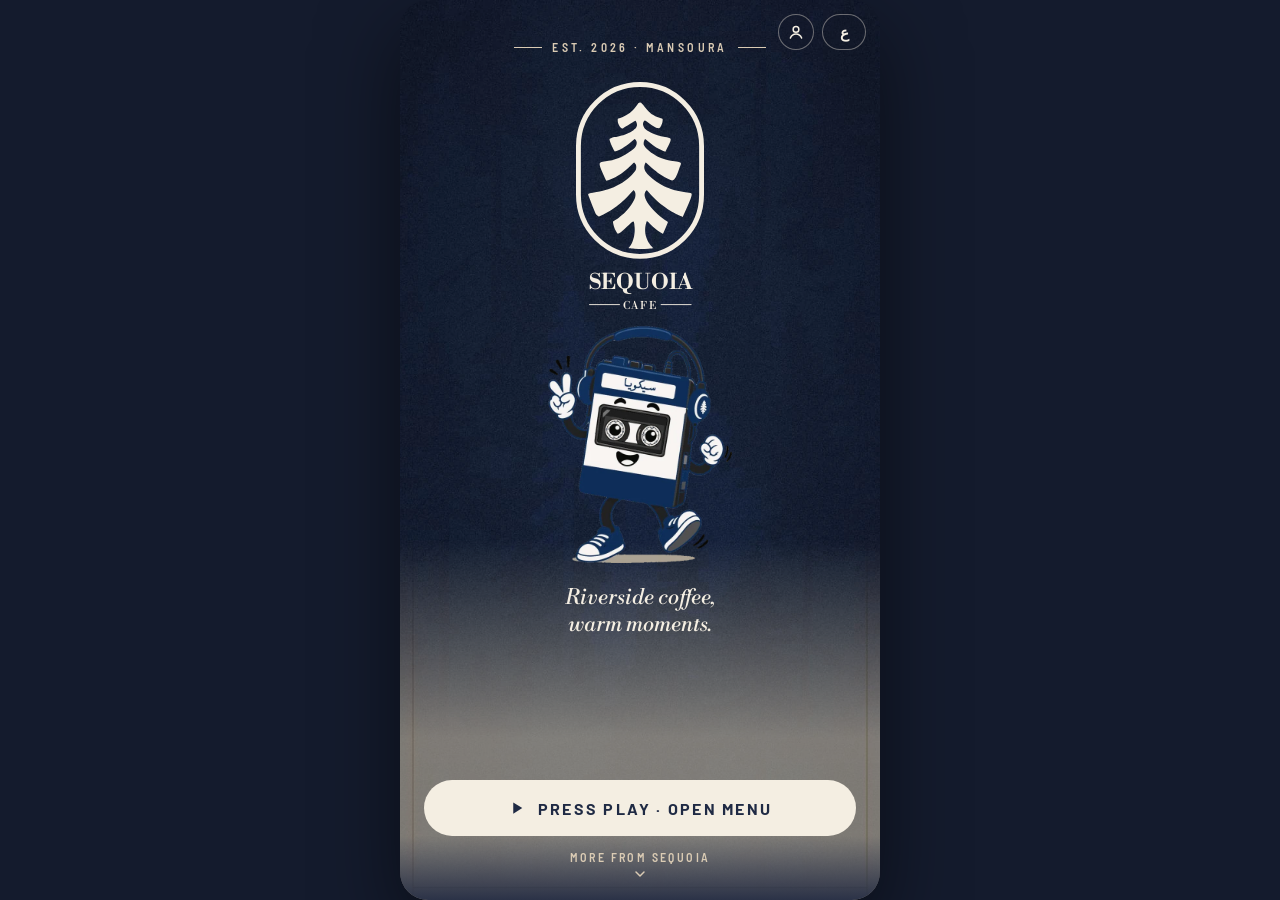
==== commit 8b2b8d91: "Journal reader: real page turn + "كنت هنا" button - the reader shows one printed page at a time and " ====
--- a/index.html
+++ b/index.html
@@ -8,9 +8,9 @@
 <meta name="description" content="Sequoia Café menu — riverside coffee, warm moments.">
 <link rel="icon" type="image/png" href="assets/tree-navy.png">
 <link rel="apple-touch-icon" href="assets/tree-navy.png">
-<link rel="preload" href="assets/fonts/libre-bodoni-400-500i-latin.woff2" as="font" type="font/woff2" crossorigin>
-<link rel="preload" href="assets/fonts/barlow-semi-condensed-600-latin.woff2" as="font" type="font/woff2" crossorigin>
-<link rel="stylesheet" href="assets/fonts.css">
+<link rel="preconnect" href="https://fonts.googleapis.com">
+<link rel="preconnect" href="https://fonts.gstatic.com" crossorigin>
+<link href="https://fonts.googleapis.com/css2?family=Abril+Fatface&family=Barlow:wght@400;500;600;700&family=Barlow+Semi+Condensed:wght@500;600;700&family=IBM+Plex+Sans+Arabic:wght@400;500;600;700&family=Libre+Bodoni:ital,wght@0,400;0,700;1,400;1,500&display=swap" rel="stylesheet">
 <style>
 :root{
   --navy:#1F2A44; --navy-deep:#141B2D; --beige:#DACBB4; --cream:#F4EEE2;
@@ -283,10 +283,17 @@
 .jvbar span{font-size:13px;color:var(--grey)}
 .jvx,.jvnav button{width:46px;height:46px;border-radius:50%;border:1.5px solid rgba(244,238,226,.3);background:transparent;color:var(--cream);display:grid;place-items:center}
 .jvnav button[disabled]{opacity:.3}
-.jvpages{flex:1 1 auto;display:flex;overflow-x:auto;scroll-snap-type:x mandatory;scrollbar-width:none}
-.jvpages::-webkit-scrollbar{display:none}
-.jvp{flex:0 0 100%;scroll-snap-align:center;display:grid;place-items:center;padding:6px 12px;min-height:0}
-.jvp img{max-width:100%;max-height:100%;object-fit:contain;border-radius:3px;background:#FBF6EA;box-shadow:0 20px 50px rgba(0,0,0,.5)}
+.jvtools{display:flex;align-items:center;gap:8px}
+.jvmem{height:40px;padding:0 14px;border-radius:999px;border:0;background:var(--gold);color:var(--navy-deep);display:flex;align-items:center;gap:6px;font-size:14px;font-weight:700}
+.jvbook{flex:1 1 auto;min-height:0;display:grid;place-items:center;padding:6px 12px;perspective:2400px}
+.jvstack{position:relative;transform-style:preserve-3d;cursor:pointer;touch-action:pan-y pinch-zoom}
+.jvp{position:absolute;inset:0;visibility:hidden;transform-origin:right center;transform-style:preserve-3d;will-change:transform}
+.jvp.on{visibility:visible}
+.jvfront,.jvback{position:absolute;inset:0;backface-visibility:hidden;-webkit-backface-visibility:hidden;border-radius:3px}
+.jvfront{overflow:hidden;background:#FBF6EA;box-shadow:0 20px 50px rgba(0,0,0,.5)}
+.jvfront img{display:block;width:100%;height:100%;object-fit:fill}
+.jvshade{position:absolute;inset:0;opacity:0;pointer-events:none;background:linear-gradient(90deg,rgba(0,0,0,.45),rgba(0,0,0,0) 70%)}
+.jvback{transform:rotateY(180deg);background:linear-gradient(270deg,#E6DCC6,#F3EBDA 40%,#EDE3CF);box-shadow:0 20px 50px rgba(0,0,0,.4)}
 .jvhint{text-align:center;font-size:12px;color:var(--grey);padding:6px 16px 0}
 .jvnav{display:flex;align-items:center;justify-content:center;gap:18px;padding:10px 0 max(16px,env(safe-area-inset-bottom))}
 .jvdots{display:flex;gap:6px}
@@ -305,6 +312,5 @@
 <script src="assets/landing.js"></script>
 <script src="assets/orders.js"></script>
 <script src="assets/menu.js"></script>
-<script src="assets/sw-register.js"></script>
 </body>
 </html>
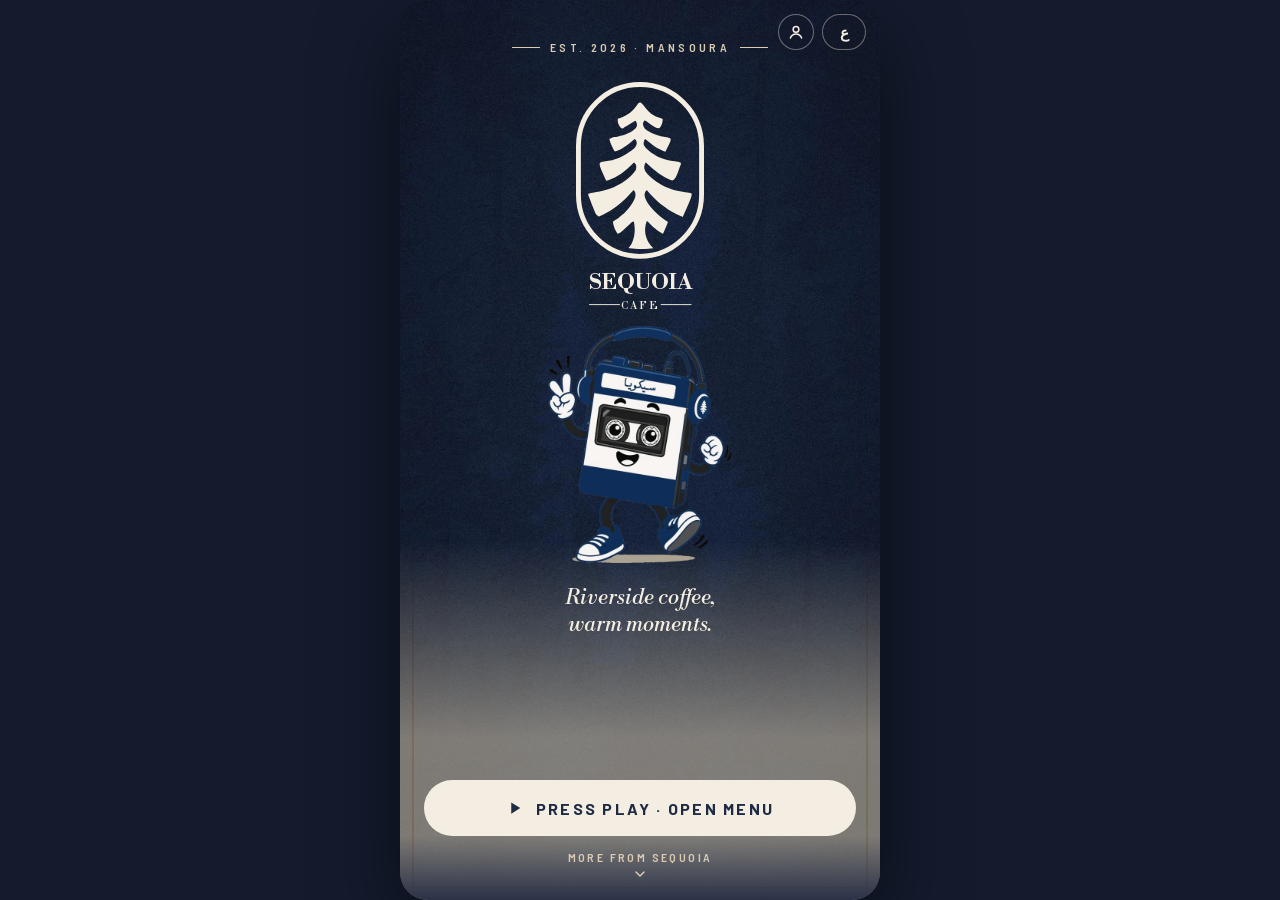
==== commit 3edcff77: "Merge remote-tracking branch 'origin/main' into ui/wording" ====
--- a/index.html
+++ b/index.html
@@ -8,9 +8,9 @@
 <meta name="description" content="Sequoia Café menu — riverside coffee, warm moments.">
 <link rel="icon" type="image/png" href="assets/tree-navy.png">
 <link rel="apple-touch-icon" href="assets/tree-navy.png">
-<link rel="preconnect" href="https://fonts.googleapis.com">
-<link rel="preconnect" href="https://fonts.gstatic.com" crossorigin>
-<link href="https://fonts.googleapis.com/css2?family=Abril+Fatface&family=Barlow:wght@400;500;600;700&family=Barlow+Semi+Condensed:wght@500;600;700&family=IBM+Plex+Sans+Arabic:wght@400;500;600;700&family=Libre+Bodoni:ital,wght@0,400;0,700;1,400;1,500&display=swap" rel="stylesheet">
+<link rel="preload" href="assets/fonts/libre-bodoni-400-500i-latin.woff2" as="font" type="font/woff2" crossorigin>
+<link rel="preload" href="assets/fonts/barlow-semi-condensed-600-latin.woff2" as="font" type="font/woff2" crossorigin>
+<link rel="stylesheet" href="assets/fonts.css">
 <style>
 :root{
   --navy:#1F2A44; --navy-deep:#141B2D; --beige:#DACBB4; --cream:#F4EEE2;
@@ -35,6 +35,7 @@
 .bob{transform-origin:50% 100%;animation:bob 2.6s cubic-bezier(0.45,0,0.55,1) infinite}
 @keyframes bob{0%,100%{transform:rotate(-2deg) translateY(0)}50%{transform:rotate(2deg) translateY(-6px)}}
 @keyframes fade{from{opacity:0}to{opacity:1}}
+.scroll.swap{animation:fade 180ms ease both}
 @media (prefers-reduced-motion:reduce){.screen,.in{animation:fade 200ms ease forwards}.bob{animation:none}}
 
 .press{transition:transform 160ms var(--ease-out),background-color 180ms ease,border-color 180ms ease,color 180ms ease;cursor:pointer}
@@ -112,6 +113,11 @@
 /* Ready to order — dock + sheet */
 .dock{flex:0 0 auto;position:relative;padding:10px 16px max(12px,env(safe-area-inset-bottom))}
 .call{width:100%;height:54px;border:0;border-radius:999px;background:var(--accent);color:var(--cream);display:flex;align-items:center;justify-content:center;gap:10px;font-size:15px;letter-spacing:.16em;box-shadow:0 10px 24px rgba(0,0,0,.28)}
+.drow{display:flex;gap:10px}
+.drow .call{flex:1 1 0;min-width:0;padding:0 12px;font-size:14px;letter-spacing:.1em;white-space:nowrap;overflow:hidden;text-overflow:ellipsis}
+.drow .call>span:last-child{overflow:hidden;text-overflow:ellipsis}
+.call.other{flex:0 1 42%;background:var(--cream);color:var(--navy)}
+.dmsg{margin:0 4px 8px;font-size:14px;color:#F2B8A8;text-align:center}
 .call.sent{background:rgba(244,238,226,.12);box-shadow:none;border:1.5px solid rgba(244,238,226,.35);letter-spacing:.1em}
 .call .dot{width:8px;height:8px;border-radius:50%;background:#7BC48A;animation:pulse 1.6s ease-in-out infinite}
 @keyframes pulse{0%,100%{opacity:1}50%{opacity:.35}}
@@ -262,6 +268,15 @@
 .cbd b{font-size:17px}
 .cbd p{margin:4px 0 0;font-size:14px;line-height:1.5;color:var(--ink-2)}
 .cwhen{display:inline-flex;margin-top:10px;height:26px;align-items:center;padding:0 10px;border-radius:999px;background:rgba(143,166,138,.24);color:#3E5A3A;font-size:12px;font-weight:600}
+.song{position:relative;padding:20px;border-radius:22px;background:linear-gradient(160deg,rgba(184,67,47,.26),rgba(184,67,47,.08));box-shadow:inset 0 0 0 1px rgba(224,164,88,.38);text-align:start}
+.song p{margin:0;font-size:17px;line-height:1.6;color:rgba(244,238,226,.86)}
+.sginput{margin-top:14px;width:100%;height:50px;padding:0 16px;border:1.5px solid rgba(244,238,226,.35);border-radius:14px;background:rgba(20,27,45,.55);color:var(--cream);font:inherit;font-size:16px;outline:none}
+.sginput::placeholder{color:rgba(244,238,226,.5)}
+.sginput:focus{border-color:var(--focus)}
+.song .jread{background:var(--accent)}
+.song .jread:disabled{opacity:.6}
+.sgmsg{min-height:20px;margin-top:10px;font-size:15px;color:#9FD3A9}
+.sgmsg.err{color:#F2B8A8}
 .lsocial{padding-top:40px;text-align:center}
 .lsocial .bye{width:84px;height:auto;margin:0 auto 10px}
 .lsocial h2{margin:0;font-size:22px;font-weight:700}
@@ -312,5 +327,6 @@
 <script src="assets/landing.js"></script>
 <script src="assets/orders.js"></script>
 <script src="assets/menu.js"></script>
+<script src="assets/sw-register.js"></script>
 </body>
 </html>
--- a/assets/fonts.css
+++ b/assets/fonts.css
@@ -0,0 +1,33 @@
+/* Self-hosted Google Fonts (SIL Open Font License 1.1). Generated by a script; files in assets/fonts/. */
+@font-face{font-family:'Abril Fatface';font-style:normal;font-weight:400;font-display:swap;src:url(fonts/abril-fatface-400-latin-ext.woff2) format('woff2');unicode-range:U+0100-02BA, U+02BD-02C5, U+02C7-02CC, U+02CE-02D7, U+02DD-02FF, U+0304, U+0308, U+0329, U+1D00-1DBF, U+1E00-1E9F, U+1EF2-1EFF, U+2020, U+20A0-20AB, U+20AD-20C4, U+2113, U+2C60-2C7F, U+A720-A7FF}
+@font-face{font-family:'Abril Fatface';font-style:normal;font-weight:400;font-display:swap;src:url(fonts/abril-fatface-400-latin.woff2) format('woff2');unicode-range:U+0000-00FF, U+0131, U+0152-0153, U+02BB-02BC, U+02C6, U+02DA, U+02DC, U+0304, U+0308, U+0329, U+2000-206F, U+20AC, U+2122, U+2191, U+2193, U+2212, U+2215, U+FEFF, U+FFFD}
+@font-face{font-family:'Barlow';font-style:normal;font-weight:400;font-display:swap;src:url(fonts/barlow-400-latin-ext.woff2) format('woff2');unicode-range:U+0100-02BA, U+02BD-02C5, U+02C7-02CC, U+02CE-02D7, U+02DD-02FF, U+0304, U+0308, U+0329, U+1D00-1DBF, U+1E00-1E9F, U+1EF2-1EFF, U+2020, U+20A0-20AB, U+20AD-20C4, U+2113, U+2C60-2C7F, U+A720-A7FF}
+@font-face{font-family:'Barlow';font-style:normal;font-weight:400;font-display:swap;src:url(fonts/barlow-400-latin.woff2) format('woff2');unicode-range:U+0000-00FF, U+0131, U+0152-0153, U+02BB-02BC, U+02C6, U+02DA, U+02DC, U+0304, U+0308, U+0329, U+2000-206F, U+20AC, U+2122, U+2191, U+2193, U+2212, U+2215, U+FEFF, U+FFFD}
+@font-face{font-family:'Barlow';font-style:normal;font-weight:500;font-display:swap;src:url(fonts/barlow-500-latin-ext.woff2) format('woff2');unicode-range:U+0100-02BA, U+02BD-02C5, U+02C7-02CC, U+02CE-02D7, U+02DD-02FF, U+0304, U+0308, U+0329, U+1D00-1DBF, U+1E00-1E9F, U+1EF2-1EFF, U+2020, U+20A0-20AB, U+20AD-20C4, U+2113, U+2C60-2C7F, U+A720-A7FF}
+@font-face{font-family:'Barlow';font-style:normal;font-weight:500;font-display:swap;src:url(fonts/barlow-500-latin.woff2) format('woff2');unicode-range:U+0000-00FF, U+0131, U+0152-0153, U+02BB-02BC, U+02C6, U+02DA, U+02DC, U+0304, U+0308, U+0329, U+2000-206F, U+20AC, U+2122, U+2191, U+2193, U+2212, U+2215, U+FEFF, U+FFFD}
+@font-face{font-family:'Barlow';font-style:normal;font-weight:600;font-display:swap;src:url(fonts/barlow-600-latin-ext.woff2) format('woff2');unicode-range:U+0100-02BA, U+02BD-02C5, U+02C7-02CC, U+02CE-02D7, U+02DD-02FF, U+0304, U+0308, U+0329, U+1D00-1DBF, U+1E00-1E9F, U+1EF2-1EFF, U+2020, U+20A0-20AB, U+20AD-20C4, U+2113, U+2C60-2C7F, U+A720-A7FF}
+@font-face{font-family:'Barlow';font-style:normal;font-weight:600;font-display:swap;src:url(fonts/barlow-600-latin.woff2) format('woff2');unicode-range:U+0000-00FF, U+0131, U+0152-0153, U+02BB-02BC, U+02C6, U+02DA, U+02DC, U+0304, U+0308, U+0329, U+2000-206F, U+20AC, U+2122, U+2191, U+2193, U+2212, U+2215, U+FEFF, U+FFFD}
+@font-face{font-family:'Barlow';font-style:normal;font-weight:700;font-display:swap;src:url(fonts/barlow-700-latin-ext.woff2) format('woff2');unicode-range:U+0100-02BA, U+02BD-02C5, U+02C7-02CC, U+02CE-02D7, U+02DD-02FF, U+0304, U+0308, U+0329, U+1D00-1DBF, U+1E00-1E9F, U+1EF2-1EFF, U+2020, U+20A0-20AB, U+20AD-20C4, U+2113, U+2C60-2C7F, U+A720-A7FF}
+@font-face{font-family:'Barlow';font-style:normal;font-weight:700;font-display:swap;src:url(fonts/barlow-700-latin.woff2) format('woff2');unicode-range:U+0000-00FF, U+0131, U+0152-0153, U+02BB-02BC, U+02C6, U+02DA, U+02DC, U+0304, U+0308, U+0329, U+2000-206F, U+20AC, U+2122, U+2191, U+2193, U+2212, U+2215, U+FEFF, U+FFFD}
+@font-face{font-family:'Barlow Semi Condensed';font-style:normal;font-weight:500;font-display:swap;src:url(fonts/barlow-semi-condensed-500-latin-ext.woff2) format('woff2');unicode-range:U+0100-02BA, U+02BD-02C5, U+02C7-02CC, U+02CE-02D7, U+02DD-02FF, U+0304, U+0308, U+0329, U+1D00-1DBF, U+1E00-1E9F, U+1EF2-1EFF, U+2020, U+20A0-20AB, U+20AD-20C4, U+2113, U+2C60-2C7F, U+A720-A7FF}
+@font-face{font-family:'Barlow Semi Condensed';font-style:normal;font-weight:500;font-display:swap;src:url(fonts/barlow-semi-condensed-500-latin.woff2) format('woff2');unicode-range:U+0000-00FF, U+0131, U+0152-0153, U+02BB-02BC, U+02C6, U+02DA, U+02DC, U+0304, U+0308, U+0329, U+2000-206F, U+20AC, U+2122, U+2191, U+2193, U+2212, U+2215, U+FEFF, U+FFFD}
+@font-face{font-family:'Barlow Semi Condensed';font-style:normal;font-weight:600;font-display:swap;src:url(fonts/barlow-semi-condensed-600-latin-ext.woff2) format('woff2');unicode-range:U+0100-02BA, U+02BD-02C5, U+02C7-02CC, U+02CE-02D7, U+02DD-02FF, U+0304, U+0308, U+0329, U+1D00-1DBF, U+1E00-1E9F, U+1EF2-1EFF, U+2020, U+20A0-20AB, U+20AD-20C4, U+2113, U+2C60-2C7F, U+A720-A7FF}
+@font-face{font-family:'Barlow Semi Condensed';font-style:normal;font-weight:600;font-display:swap;src:url(fonts/barlow-semi-condensed-600-latin.woff2) format('woff2');unicode-range:U+0000-00FF, U+0131, U+0152-0153, U+02BB-02BC, U+02C6, U+02DA, U+02DC, U+0304, U+0308, U+0329, U+2000-206F, U+20AC, U+2122, U+2191, U+2193, U+2212, U+2215, U+FEFF, U+FFFD}
+@font-face{font-family:'Barlow Semi Condensed';font-style:normal;font-weight:700;font-display:swap;src:url(fonts/barlow-semi-condensed-700-latin-ext.woff2) format('woff2');unicode-range:U+0100-02BA, U+02BD-02C5, U+02C7-02CC, U+02CE-02D7, U+02DD-02FF, U+0304, U+0308, U+0329, U+1D00-1DBF, U+1E00-1E9F, U+1EF2-1EFF, U+2020, U+20A0-20AB, U+20AD-20C4, U+2113, U+2C60-2C7F, U+A720-A7FF}
+@font-face{font-family:'Barlow Semi Condensed';font-style:normal;font-weight:700;font-display:swap;src:url(fonts/barlow-semi-condensed-700-latin.woff2) format('woff2');unicode-range:U+0000-00FF, U+0131, U+0152-0153, U+02BB-02BC, U+02C6, U+02DA, U+02DC, U+0304, U+0308, U+0329, U+2000-206F, U+20AC, U+2122, U+2191, U+2193, U+2212, U+2215, U+FEFF, U+FFFD}
+@font-face{font-family:'IBM Plex Sans Arabic';font-style:normal;font-weight:400;font-display:swap;src:url(fonts/ibm-plex-sans-arabic-400-arabic.woff2) format('woff2');unicode-range:U+0600-06FF, U+0750-077F, U+0870-0891, U+0897-08E1, U+08E3-08FF, U+200C-200E, U+2010-2011, U+204F, U+2E41, U+FB50-FDFF, U+FE70-FE74, U+FE76-FEFC, U+102E0-102FB, U+10E60-10E7E, U+10EC2-10EC7, U+10EC9-10EEE, U+10EF0-10EFF, U+1EE00-1EE03, U+1EE05-1EE1F, U+1EE21-1EE22, U+1EE24, U+1EE27, U+1EE29-1EE32, U+1EE34-1EE37, U+1EE39, U+1EE3B, U+1EE42, U+1EE47, U+1EE49, U+1EE4B, U+1EE4D-1EE4F, U+1EE51-1EE52, U+1EE54, U+1EE57, U+1EE59, U+1EE5B, U+1EE5D, U+1EE5F, U+1EE61-1EE62, U+1EE64, U+1EE67-1EE6A, U+1EE6C-1EE72, U+1EE74-1EE77, U+1EE79-1EE7C, U+1EE7E, U+1EE80-1EE89, U+1EE8B-1EE9B, U+1EEA1-1EEA3, U+1EEA5-1EEA9, U+1EEAB-1EEBB, U+1EEF0-1EEF1}
+@font-face{font-family:'IBM Plex Sans Arabic';font-style:normal;font-weight:400;font-display:swap;src:url(fonts/ibm-plex-sans-arabic-400-latin-ext.woff2) format('woff2');unicode-range:U+0100-02BA, U+02BD-02C5, U+02C7-02CC, U+02CE-02D7, U+02DD-02FF, U+0304, U+0308, U+0329, U+1D00-1DBF, U+1E00-1E9F, U+1EF2-1EFF, U+2020, U+20A0-20AB, U+20AD-20C4, U+2113, U+2C60-2C7F, U+A720-A7FF}
+@font-face{font-family:'IBM Plex Sans Arabic';font-style:normal;font-weight:400;font-display:swap;src:url(fonts/ibm-plex-sans-arabic-400-latin.woff2) format('woff2');unicode-range:U+0000-00FF, U+0131, U+0152-0153, U+02BB-02BC, U+02C6, U+02DA, U+02DC, U+0304, U+0308, U+0329, U+2000-206F, U+20AC, U+2122, U+2191, U+2193, U+2212, U+2215, U+FEFF, U+FFFD}
+@font-face{font-family:'IBM Plex Sans Arabic';font-style:normal;font-weight:500;font-display:swap;src:url(fonts/ibm-plex-sans-arabic-500-arabic.woff2) format('woff2');unicode-range:U+0600-06FF, U+0750-077F, U+0870-0891, U+0897-08E1, U+08E3-08FF, U+200C-200E, U+2010-2011, U+204F, U+2E41, U+FB50-FDFF, U+FE70-FE74, U+FE76-FEFC, U+102E0-102FB, U+10E60-10E7E, U+10EC2-10EC7, U+10EC9-10EEE, U+10EF0-10EFF, U+1EE00-1EE03, U+1EE05-1EE1F, U+1EE21-1EE22, U+1EE24, U+1EE27, U+1EE29-1EE32, U+1EE34-1EE37, U+1EE39, U+1EE3B, U+1EE42, U+1EE47, U+1EE49, U+1EE4B, U+1EE4D-1EE4F, U+1EE51-1EE52, U+1EE54, U+1EE57, U+1EE59, U+1EE5B, U+1EE5D, U+1EE5F, U+1EE61-1EE62, U+1EE64, U+1EE67-1EE6A, U+1EE6C-1EE72, U+1EE74-1EE77, U+1EE79-1EE7C, U+1EE7E, U+1EE80-1EE89, U+1EE8B-1EE9B, U+1EEA1-1EEA3, U+1EEA5-1EEA9, U+1EEAB-1EEBB, U+1EEF0-1EEF1}
+@font-face{font-family:'IBM Plex Sans Arabic';font-style:normal;font-weight:500;font-display:swap;src:url(fonts/ibm-plex-sans-arabic-500-latin-ext.woff2) format('woff2');unicode-range:U+0100-02BA, U+02BD-02C5, U+02C7-02CC, U+02CE-02D7, U+02DD-02FF, U+0304, U+0308, U+0329, U+1D00-1DBF, U+1E00-1E9F, U+1EF2-1EFF, U+2020, U+20A0-20AB, U+20AD-20C4, U+2113, U+2C60-2C7F, U+A720-A7FF}
+@font-face{font-family:'IBM Plex Sans Arabic';font-style:normal;font-weight:500;font-display:swap;src:url(fonts/ibm-plex-sans-arabic-500-latin.woff2) format('woff2');unicode-range:U+0000-00FF, U+0131, U+0152-0153, U+02BB-02BC, U+02C6, U+02DA, U+02DC, U+0304, U+0308, U+0329, U+2000-206F, U+20AC, U+2122, U+2191, U+2193, U+2212, U+2215, U+FEFF, U+FFFD}
+@font-face{font-family:'IBM Plex Sans Arabic';font-style:normal;font-weight:600;font-display:swap;src:url(fonts/ibm-plex-sans-arabic-600-arabic.woff2) format('woff2');unicode-range:U+0600-06FF, U+0750-077F, U+0870-0891, U+0897-08E1, U+08E3-08FF, U+200C-200E, U+2010-2011, U+204F, U+2E41, U+FB50-FDFF, U+FE70-FE74, U+FE76-FEFC, U+102E0-102FB, U+10E60-10E7E, U+10EC2-10EC7, U+10EC9-10EEE, U+10EF0-10EFF, U+1EE00-1EE03, U+1EE05-1EE1F, U+1EE21-1EE22, U+1EE24, U+1EE27, U+1EE29-1EE32, U+1EE34-1EE37, U+1EE39, U+1EE3B, U+1EE42, U+1EE47, U+1EE49, U+1EE4B, U+1EE4D-1EE4F, U+1EE51-1EE52, U+1EE54, U+1EE57, U+1EE59, U+1EE5B, U+1EE5D, U+1EE5F, U+1EE61-1EE62, U+1EE64, U+1EE67-1EE6A, U+1EE6C-1EE72, U+1EE74-1EE77, U+1EE79-1EE7C, U+1EE7E, U+1EE80-1EE89, U+1EE8B-1EE9B, U+1EEA1-1EEA3, U+1EEA5-1EEA9, U+1EEAB-1EEBB, U+1EEF0-1EEF1}
+@font-face{font-family:'IBM Plex Sans Arabic';font-style:normal;font-weight:600;font-display:swap;src:url(fonts/ibm-plex-sans-arabic-600-latin-ext.woff2) format('woff2');unicode-range:U+0100-02BA, U+02BD-02C5, U+02C7-02CC, U+02CE-02D7, U+02DD-02FF, U+0304, U+0308, U+0329, U+1D00-1DBF, U+1E00-1E9F, U+1EF2-1EFF, U+2020, U+20A0-20AB, U+20AD-20C4, U+2113, U+2C60-2C7F, U+A720-A7FF}
+@font-face{font-family:'IBM Plex Sans Arabic';font-style:normal;font-weight:600;font-display:swap;src:url(fonts/ibm-plex-sans-arabic-600-latin.woff2) format('woff2');unicode-range:U+0000-00FF, U+0131, U+0152-0153, U+02BB-02BC, U+02C6, U+02DA, U+02DC, U+0304, U+0308, U+0329, U+2000-206F, U+20AC, U+2122, U+2191, U+2193, U+2212, U+2215, U+FEFF, U+FFFD}
+@font-face{font-family:'IBM Plex Sans Arabic';font-style:normal;font-weight:700;font-display:swap;src:url(fonts/ibm-plex-sans-arabic-700-arabic.woff2) format('woff2');unicode-range:U+0600-06FF, U+0750-077F, U+0870-0891, U+0897-08E1, U+08E3-08FF, U+200C-200E, U+2010-2011, U+204F, U+2E41, U+FB50-FDFF, U+FE70-FE74, U+FE76-FEFC, U+102E0-102FB, U+10E60-10E7E, U+10EC2-10EC7, U+10EC9-10EEE, U+10EF0-10EFF, U+1EE00-1EE03, U+1EE05-1EE1F, U+1EE21-1EE22, U+1EE24, U+1EE27, U+1EE29-1EE32, U+1EE34-1EE37, U+1EE39, U+1EE3B, U+1EE42, U+1EE47, U+1EE49, U+1EE4B, U+1EE4D-1EE4F, U+1EE51-1EE52, U+1EE54, U+1EE57, U+1EE59, U+1EE5B, U+1EE5D, U+1EE5F, U+1EE61-1EE62, U+1EE64, U+1EE67-1EE6A, U+1EE6C-1EE72, U+1EE74-1EE77, U+1EE79-1EE7C, U+1EE7E, U+1EE80-1EE89, U+1EE8B-1EE9B, U+1EEA1-1EEA3, U+1EEA5-1EEA9, U+1EEAB-1EEBB, U+1EEF0-1EEF1}
+@font-face{font-family:'IBM Plex Sans Arabic';font-style:normal;font-weight:700;font-display:swap;src:url(fonts/ibm-plex-sans-arabic-700-latin-ext.woff2) format('woff2');unicode-range:U+0100-02BA, U+02BD-02C5, U+02C7-02CC, U+02CE-02D7, U+02DD-02FF, U+0304, U+0308, U+0329, U+1D00-1DBF, U+1E00-1E9F, U+1EF2-1EFF, U+2020, U+20A0-20AB, U+20AD-20C4, U+2113, U+2C60-2C7F, U+A720-A7FF}
+@font-face{font-family:'IBM Plex Sans Arabic';font-style:normal;font-weight:700;font-display:swap;src:url(fonts/ibm-plex-sans-arabic-700-latin.woff2) format('woff2');unicode-range:U+0000-00FF, U+0131, U+0152-0153, U+02BB-02BC, U+02C6, U+02DA, U+02DC, U+0304, U+0308, U+0329, U+2000-206F, U+20AC, U+2122, U+2191, U+2193, U+2212, U+2215, U+FEFF, U+FFFD}
+@font-face{font-family:'Libre Bodoni';font-style:italic;font-weight:400 500;font-display:swap;src:url(fonts/libre-bodoni-400-500i-latin-ext.woff2) format('woff2');unicode-range:U+0100-02BA, U+02BD-02C5, U+02C7-02CC, U+02CE-02D7, U+02DD-02FF, U+0304, U+0308, U+0329, U+1D00-1DBF, U+1E00-1E9F, U+1EF2-1EFF, U+2020, U+20A0-20AB, U+20AD-20C4, U+2113, U+2C60-2C7F, U+A720-A7FF}
+@font-face{font-family:'Libre Bodoni';font-style:italic;font-weight:400 500;font-display:swap;src:url(fonts/libre-bodoni-400-500i-latin.woff2) format('woff2');unicode-range:U+0000-00FF, U+0131, U+0152-0153, U+02BB-02BC, U+02C6, U+02DA, U+02DC, U+0304, U+0308, U+0329, U+2000-206F, U+20AC, U+2122, U+2191, U+2193, U+2212, U+2215, U+FEFF, U+FFFD}
+@font-face{font-family:'Libre Bodoni';font-style:normal;font-weight:400 700;font-display:swap;src:url(fonts/libre-bodoni-400-700-latin-ext.woff2) format('woff2');unicode-range:U+0100-02BA, U+02BD-02C5, U+02C7-02CC, U+02CE-02D7, U+02DD-02FF, U+0304, U+0308, U+0329, U+1D00-1DBF, U+1E00-1E9F, U+1EF2-1EFF, U+2020, U+20A0-20AB, U+20AD-20C4, U+2113, U+2C60-2C7F, U+A720-A7FF}
+@font-face{font-family:'Libre Bodoni';font-style:normal;font-weight:400 700;font-display:swap;src:url(fonts/libre-bodoni-400-700-latin.woff2) format('woff2');unicode-range:U+0000-00FF, U+0131, U+0152-0153, U+02BB-02BC, U+02C6, U+02DA, U+02DC, U+0304, U+0308, U+0329, U+2000-206F, U+20AC, U+2122, U+2191, U+2193, U+2212, U+2215, U+FEFF, U+FFFD}
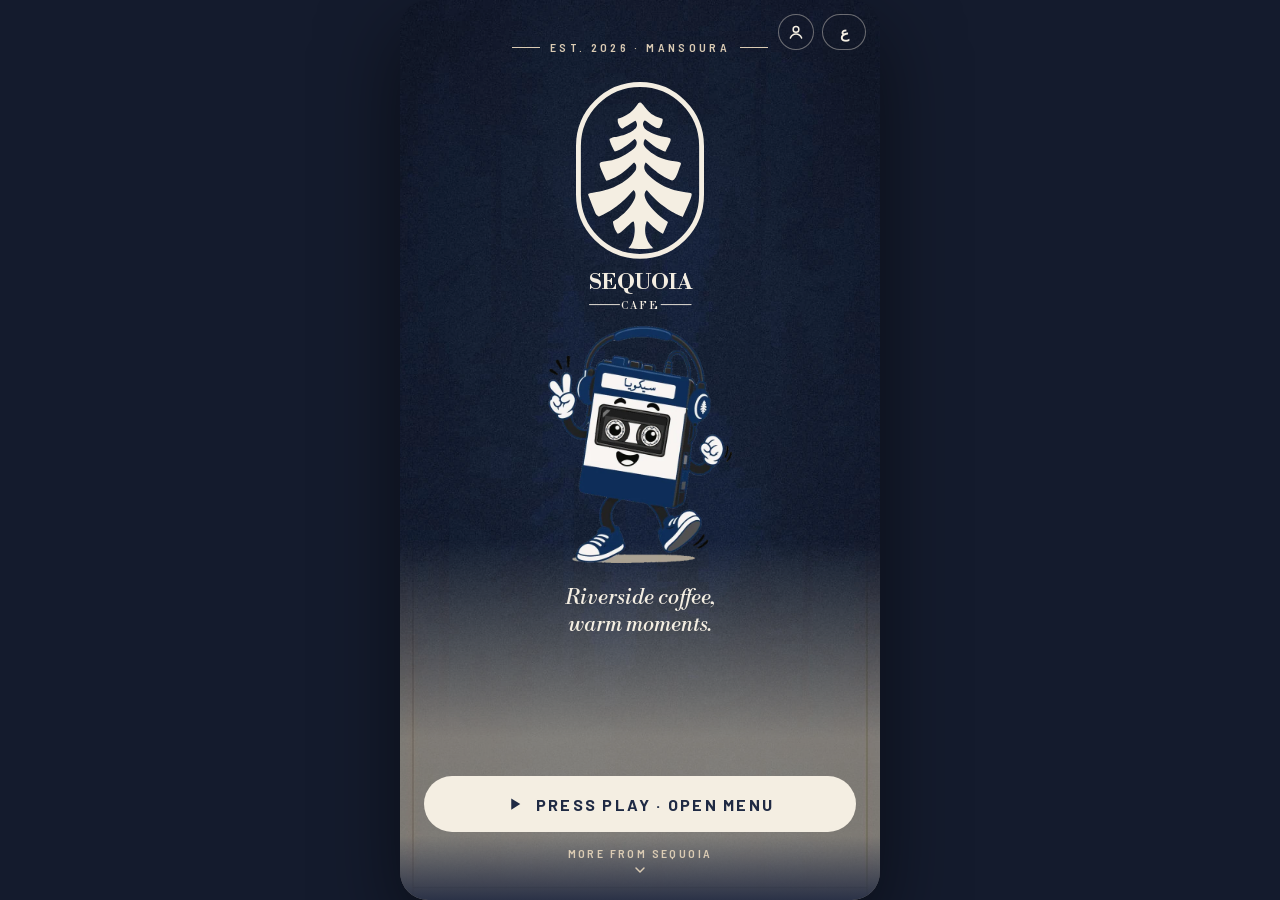
==== commit 2953d387: "Wording + button system: glossary, shared states, style guide - docs/glossary.md: one word per idea " ====
--- a/index.html
+++ b/index.html
@@ -99,12 +99,12 @@
 .item .nm{font-weight:500;font-size:17px;line-height:1.25}
 .item .dots{flex:1 1 auto;min-width:16px;border-bottom:2px dotted rgba(31,42,68,.3);transform:translateY(-4px)}
 .item .pr{font-family:'Barlow Semi Condensed',sans-serif;font-weight:700;font-size:19px;font-variant-numeric:tabular-nums}
-.egp{margin:14px 0 4px;text-align:center;font-size:11px;letter-spacing:.24em;color:var(--ink-3)}
+.egp{margin:14px 0 4px;text-align:center;font-size:12px;letter-spacing:.24em;color:var(--ink-3)}
 .nav{margin-top:14px;display:flex;gap:10px}
 .nav button{min-width:0;height:56px;border-radius:18px;display:flex;flex-direction:column;justify-content:center;padding:0 16px}
 .nav .prev{flex:1 1 0;border:1.5px solid rgba(244,238,226,.4);background:transparent;align-items:flex-start;text-align:left}
 .nav .next{flex:1.3 1 0;border:0;background:var(--cream);align-items:flex-end;text-align:right}
-.nav small{font-family:'Barlow Semi Condensed',sans-serif;font-size:11px;letter-spacing:.2em}
+.nav small{font-family:'Barlow Semi Condensed',sans-serif;font-size:12px;letter-spacing:.2em}
 .nav b{font-size:15px;white-space:nowrap;overflow:hidden;text-overflow:ellipsis;max-width:100%}
 
 /* Thanks */
@@ -222,7 +222,7 @@
 .cvscroll > .cover > *{z-index:2}
 .cvscroll > .cover > .forest{z-index:0}
 .cvscroll:not(.cvsolo) > .cover::after{content:"";position:absolute;left:0;right:0;bottom:0;height:64px;z-index:1;pointer-events:none;background:linear-gradient(180deg,rgba(43,50,71,0),var(--band))}
-.lmore{position:relative;margin-top:10px;display:flex;flex-direction:column;align-items:center;gap:2px;height:auto;padding:4px 16px;border:0;background:none;color:var(--beige);font-size:12px;letter-spacing:.2em}
+.lmore{position:relative;margin-top:10px;min-height:44px;display:flex;flex-direction:column;align-items:center;gap:2px;height:auto;padding:4px 16px;border:0;background:none;color:var(--beige);font-size:12px;letter-spacing:.2em}
 .lmore svg{animation:lnudge 2.4s ease-in-out infinite}
 @keyframes lnudge{0%,100%{transform:translateY(0)}50%{transform:translateY(4px)}}
 .below{position:relative;padding:4px 16px 0;background:linear-gradient(180deg,var(--band) 0,rgba(43,50,71,0) 260px)}
@@ -232,9 +232,9 @@
 .is-ar .lsh h2{font-size:23px}
 .lsh .rule{flex:1 1 auto;height:1px;background:linear-gradient(90deg,rgba(200,164,100,.65),rgba(200,164,100,0))}
 [dir=rtl] .lsh .rule{background:linear-gradient(270deg,rgba(200,164,100,.65),rgba(200,164,100,0))}
-.lsh .lbl{font-size:11px;letter-spacing:.24em;color:var(--gold)}
+.lsh .lbl{font-size:12px;letter-spacing:.24em;color:var(--gold)}
 .journal{position:relative;padding:18px;border-radius:22px;color:var(--navy);background:radial-gradient(rgba(107,83,48,.10) 1px,transparent 1.2px) 0 0/7px 7px,var(--paper);box-shadow:inset 0 0 0 1px rgba(107,83,48,.25),0 14px 30px rgba(0,0,0,.25)}
-.journal .kicker{display:flex;align-items:center;justify-content:space-between;gap:10px;font-size:10px;letter-spacing:.22em;color:var(--tan);padding-bottom:10px;border-bottom:2px solid var(--navy)}
+.journal .kicker{display:flex;align-items:center;justify-content:space-between;gap:10px;font-size:12px;letter-spacing:.16em;color:var(--tan);padding-bottom:10px;border-bottom:2px solid var(--navy)}
 .journal .kicker b{font-family:'Libre Bodoni',serif;font-style:italic;font-weight:500;font-size:14px;letter-spacing:0;text-transform:none;color:var(--navy)}
 .jbody{display:flex;gap:16px;margin-top:16px;align-items:flex-start}
 .jinfo{flex:1 1 auto;min-width:0;text-align:start}
@@ -315,6 +315,21 @@
 .jvdots i{width:6px;height:6px;border-radius:50%;background:rgba(244,238,226,.3)}
 .jvdots i.on{background:var(--gold);width:16px;border-radius:3px}
 .rv-later{margin-top:6px;width:100%;height:46px;border:0;background:transparent;color:var(--grey);font:inherit;font-size:15px;text-decoration:underline;text-underline-offset:4px;cursor:pointer}
+/* ---- Buttons: one system (docs/glossary.md, docs/styleguide.html) ----
+   primary = filled, secondary = outline, link = underlined, option = white tile.
+   States: pressed (.press:active), focus ring, disabled, loading (.is-loading: label stays + spinner, no second tap). */
+.press:disabled,.press[aria-disabled="true"]{cursor:not-allowed}
+.press:disabled:active{transform:none}
+.press:disabled:not(.is-loading):not(.done){opacity:.55}
+.press.is-loading{opacity:1;cursor:progress}
+.press.is-loading::after{content:"";flex:0 0 auto;width:16px;height:16px;margin-inline-start:8px;border-radius:50%;border:2px solid currentColor;border-inline-end-color:transparent;animation:spin .7s linear infinite}
+@keyframes spin{to{transform:rotate(360deg)}}
+@media (prefers-reduced-motion:reduce){.press.is-loading::after{animation-duration:2.4s}}
+@media (hover:hover){.btn-primary:not(:disabled):hover,.call:not(:disabled):hover,.jread:not(:disabled):hover,.nav .next:hover{filter:brightness(1.07)}.opt:not(:disabled):hover{border-color:var(--navy)}}
+a.press:focus-visible,.fb:focus-visible{outline:2px solid var(--focus);outline-offset:2px}
+/* dock: "Ready to order" is the one primary; "Other requests" is secondary (outline); a status is a sentence, not capitals */
+.call.other{background:transparent;color:var(--cream);border:1.5px solid rgba(244,238,226,.55);box-shadow:none}
+.call.sent{text-transform:none;letter-spacing:.01em}
 </style>
 </head>
 <body>
